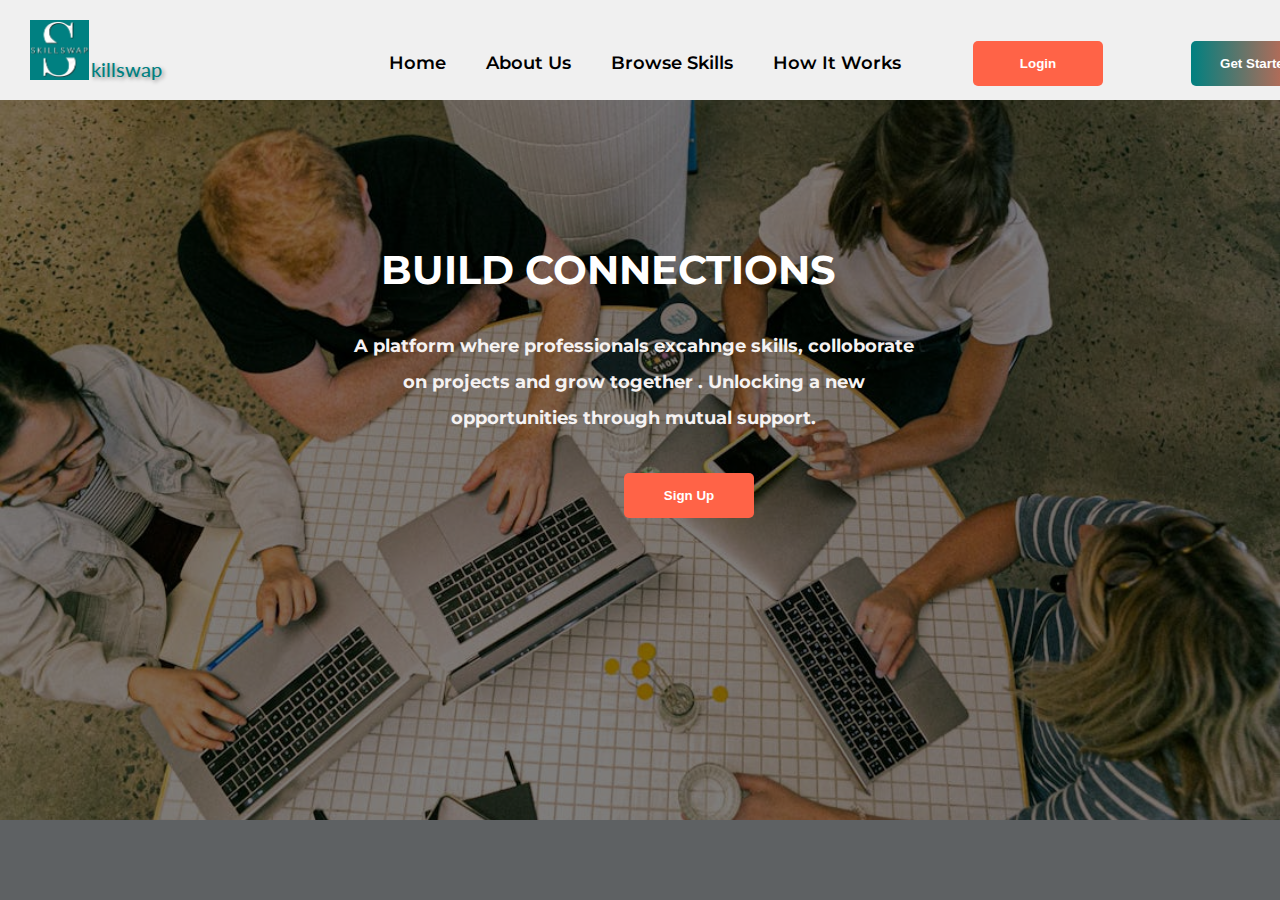
==== index.html @ dee960c6 "Feat: Add the header and hero section" ====
<!DOCTYPE html>
<html lang="en">
<head>
    <meta charset="UTF-8">
    <meta name="viewport" content="width=device-width, initial-scale=1.0">
    <link href="https://fonts.googleapis.com/css2?family=Montserrat:ital,wght@0,100..900;1,100..900&display=swap" rel="stylesheet">
<link rel="preconnect" href="https://fonts.googleapis.com">
<link rel="preconnect" href="https://fonts.gstatic.com" crossorigin>
<link href="https://fonts.googleapis.com/css2?family=Montserrat:ital,wght@0,100..900;1,100..900&family=Roboto+Condensed:ital,wght@0,100..900;1,100..900&display=swap" rel="stylesheet">
<link rel="preconnect" href="https://fonts.googleapis.com">
<link rel="preconnect" href="https://fonts.gstatic.com" crossorigin>
<link href="https://fonts.googleapis.com/css2?family=Edu+VIC+WA+NT+Beginner:wght@400..700&family=Montserrat:ital,wght@0,100..900;1,100..900&family=Roboto+Condensed:ital,wght@0,100..900;1,100..900&display=swap" rel="stylesheet">
<link rel="stylesheet" href="https://stackpath.bootstrapcdn.com/font-awesome/4.7.0/css/font-awesome.min.css">
    <link rel="preconnect" href="https://fonts.googleapis.com">
    <link rel="preconnect" href="https://fonts.googleapis.com">
<link rel="preconnect" href="https://fonts.gstatic.com" crossorigin>
<link href="https://fonts.googleapis.com/css2?family=Edu+VIC+WA+NT+Beginner:wght@400..700&family=Lato:ital,wght@0,100;0,300;0,400;0,700;0,900;1,100;1,300;1,400;1,700;1,900&family=Montserrat:ital,wght@0,100..900;1,100..900&family=Roboto+Condensed:ital,wght@0,100..900;1,100..900&display=swap" rel="stylesheet">
    <link rel="stylesheet" href="style.css">
    <title>Skillswap</title>
</head>
<body>
    <!--------------Header section ------------------ -->
    <header>
        <div class="logo">
            <img src="./images/logo.jpeg" alt="">
            <h3>killswap</h3>
        </div>
        <nav>

            <ul class="nav-links">
                <li>Home</li>
                <li>About us</li>
                <li>Browse skills</li>
                <li>How it works</li>
                <button>login</button>
                <div class="btn">
                    <button>Get started</button>
                </div>
            </ul>

        </nav>
        <div class="icons">
            <i class="fa fa-bars" id="menu-icon"></i>
            <i class="fa fa-times"  id="close-icon"></i>
        </div>
    </header>

        <!--------------Hero section ------------------ -->
        <section>
            <div class="hero">
                <div class="hero-text">
                    <h1>Build connections</h1>
                    <h4>A platform where professionals excahnge skills, colloborate on projects and grow together . Unlocking a new opportunities through mutual support.</h4>
                    <button>sign up</button>
                </div>
               
            </div>
        </section>

        <script src="./index.js"></script>
        

</body>
</html>
---- style.css ----
*{
    padding: 0;
    margin: 0;
    box-sizing: border-box;
}
body{
    width: 100%;
    min-height: 100%;
    overflow-x: hidden;
    font-family: "montserrat", 'sans-serif';
    background: #BDC3C7;
}

/* header */
header{
  display: flex; 
  flex-direction: row; 
  height:100px ;
  background:#f0f0f0;
  padding: 20px 30px;
  gap: 18rem;
  z-index: 1000;
  box-sizing: border-box;
  position: relative;
  width: 100%;
}
.logo img{
    height: 60px;
}
.logo h3{
    position: relative;
    bottom: 1.7rem;
    left: 3.8rem;
    font-size: 20px;
    color: teal;
    text-shadow: 2px 2px 4px rgba(0, 0, 0, 0.4);
    font-family: "Lato", sans-serif;
    font-weight: 500;
}
nav{
    display: flex;
    flex-direction: row;
    position: relative;
    top: 2rem;
    cursor: pointer;
}
.nav-links{
    display: flex;
    gap: 2.5rem;
    font-size: 18px;
    text-transform: capitalize;
    font-weight: 600;
}
li{
    list-style: none;
    transition: color 0.3s ease;
}
li:hover{
    color:rgb(238, 84, 28);
}
.icons{
display: none;
}
.nav-links button{
    background:#ff6347;
    position: relative;
    top: -0.7rem;
    left: 2rem;
    height: 45px;
    width: 130px;
    font-weight: 700;
    color: #fff;
    border-radius: 5px;
    border: none;
    cursor: pointer;
    text-transform: capitalize;
    transition: background-color 0.3s ease;
}
.nav-links button:hover{
    background-color: #008080;
}
.btn button{
    background:linear-gradient(to left, #ff6347 ,#008080);
    position: relative;
    top: -0.7rem;
    left: 5rem;
    height: 45px;
    width: 130px;
    font-weight: 700;
    color: #fff;
    border-radius: 5px;
    border: none;
    cursor: pointer;
    text-transform: capitalize;
    transition: background-color 0.3s ease;
}
.btn button:hover{
    background:linear-gradient(to right, #ff6347 ,#008080 );
}
/* hero section */
.hero{
    background-image: url(./images/background\ 2.jpeg);
    height: 80vh;
    width: 100%;
    background-repeat: no-repeat;
    background-size: cover;
    background-position: center center;
    text-align: center;
    margin-top: 0;
}
.hero::before{
    content: "";
    position: absolute;
    top: 0;
    left: 0;
    width: 100%;
    height: 100%;
    background: rgba(0, 0, 0, 0.5);
    z-index: 1;
}
.hero-text{
    position: relative;
    display: flex;
    flex-direction: column;
    gap: 3rem;
    top: 10rem;
    left: 6rem;
    max-width: 80%;
    text-align: center;
    z-index: 2;
} 
.hero-text h1{
    color: #fff;
    font-size: 40px;
    line-height: 20px;
    text-transform: uppercase;
}
.hero-text h4{
    color: #f5f2f2;
    max-width: 55%;
    line-height: 36px;
    position: relative;
    left: 16rem;
    font-size: 18px;
}

.hero-text button{
    background:#ff6347;
    position: relative;
    top: -0.7rem;
    left: 33rem;
    height: 45px;
    width: 130px;
    font-weight: 700;
    color: #fff;
    border-radius: 5px;
    border: none;
    cursor: pointer;
    text-transform: capitalize;
    transition: background-color 0.3s ease;
}
.hero-text button:hover{
    background-color: #008080;
}

/*****************  media query****************/
@media (min-width:340px) and (max-width: 500px){
    /* header */
header{
    display: flex; 
    flex-direction: row; 
    height:100px ;
    background:#f0f0f0;
    padding: 20px 30px;
    gap: 18rem;
    position: relative;
    width: 100%;
  }
  .logo{
    position: relative;
    right: 1rem;
    top: 0.2rem;
  }
  .logo img{
      height: 40px;
  }
  .logo h3{
      position: relative;
      bottom: 1.7rem;
      left: 2.6rem;
      font-size: 20px;
      color: teal;
      text-shadow: 2px 2px 4px rgba(0, 0, 0, 0.4);
      font-family: "Lato", sans-serif;
      font-weight: 500;
  }
  nav{
      display: flex;
      flex-direction: row;
      position: relative;
      top: 2rem;
      cursor: pointer;
  }
  .nav-links{
    display: none;
    flex-direction: column;
    gap: 20px;
    position: absolute;
    top: 60px;
    right: 4rem;
    background-color: #fff;
    padding: 20px;
    text-align: center;
    font-size: 15px;
    width: 300px;
    height: 300px;
    z-index: 1;
  }
  li{
      list-style: none;
      transition: color 0.3s ease;
  }
  li:hover{
      color:rgb(238, 84, 28);
  }
  #menu-icon{
    display: block;
    color: teal;
    position: relative;
    top: 5px;
    right: 23rem;
}
#close-icon{
    display: none;
    color: teal;
    position: relative;
    top: 5px;
    right: 23rem;
}
  .icons{
    display: block;
  color: #008080;
  font-size: 35px;
  }
  .nav-links button{
      background:#ff6347;
      position: relative;
      top: 0.1rem;
      left: 3.5rem;
      height: 45px;
      width: 130px;
      font-weight: 700;
      color: #fff;
      border-radius: 5px;
      border: none;
      cursor: pointer;
      text-transform: capitalize;
      transition: background-color 0.3s ease;
  }
  .nav-links button:hover{
      background-color: #008080;
  }
  .btn button{
      background:linear-gradient(to left, #ff6347 ,#008080);
      position: relative;
      top: -0.7rem;
      left: -0.5rem;
      height: 45px;
      width: 130px;
      font-weight: 700;
      color: #fff;
      border-radius: 5px;
      border: none;
      cursor: pointer;
      text-transform: capitalize;
      transition: background-color 0.3s ease;
  }
  .btn button:hover{
      background:linear-gradient(to right, #ff6347 ,#008080 );
  }
  /* hero section */
  .hero{
      background-image: url(./images/background\ 2.jpeg);
      height: 85vh;
      width: 100%;
      background-repeat: no-repeat;
      background-size: cover;
      background-position: center center;
      text-align: center;
      margin-top: 0;
  }
  .hero::before{
      content: "";
      position: absolute;
      top: 0;
      left: 0;
      width: 100%;
      height: 100%;
      background: rgba(0, 0, 0, 0.5);
      z-index: 1;
  }
  .hero-text{
      position: relative;
      display: flex;
      flex-direction: column;
      gap: 2rem;
      top: 10rem;
      left: 2rem;
      max-width: 80%;
      text-align: center;
      z-index: 2;
  } 
  .hero-text h1{
      color: #fff;
      font-size: 28px;
      line-height: 30px;
      text-transform: uppercase;
      position: relative;
      left: 1rem;
  }
  .hero-text h4{
      color: #f5f2f2;
      max-width: 120%;
      line-height: 20px;
      position: relative;
      left: 2rem;
      font-size: 12px;
  }
  
  .hero-text button{
      background:#ff6347;
      position: relative;
      top: -0.7rem;
      left: 6rem;
      height: 45px;
      width: 130px;
      font-weight: 700;
      color: #fff;
      border-radius: 5px;
      border: none;
      cursor: pointer;
      text-transform: capitalize;
      transition: background-color 0.3s ease;
  }
  .hero-text button:hover{
      background-color: #008080;
  }
  
}

@media (min-width:501px) and (max-width: 700px){
    /* header */
header{
    display: flex; 
    flex-direction: row; 
    height:100px ;
    background:#f0f0f0;
    padding: 20px 30px;
    gap: 18rem;
    position: relative;
    width: 100%;
  }
  .logo{
    position: relative;
    left: -0.5rem;
    top: 0.2rem;
  }
  .logo img{
      height: 40px;
  }
  .logo h3{
      position: relative;
      bottom: 1.7rem;
      left: 2.6rem;
      font-size: 20px;
      color: teal;
      text-shadow: 2px 2px 4px rgba(0, 0, 0, 0.4);
      font-family: "Lato", sans-serif;
      font-weight: 500;
  }
  nav{
      display: flex;
      flex-direction: row;
      position: relative;
      top: 2rem;
      cursor: pointer;
  }
  .nav-links{
    display: none;
    flex-direction: column;
    gap: 20px;
    position: absolute;
    top: 80px;
    right: -4rem;
    background-color: #fff;
    padding: 20px;
    text-align: center;
    font-size: 15px;
    width: 400px;
    height: 300px;
    z-index: 1;
  }
  li{
      list-style: none;
      transition: color 0.3s ease;
  }
  li:hover{
      color:rgb(238, 84, 28);
  }
  #menu-icon{
    display: block;
    color: teal;
    position: relative;
    top: 1rem;
    right: 15rem;
}
#close-icon{
    display: none;
    color: teal;
    position: relative;
    top: 1rem;
    right: 15rem;
}
  .icons{
    display: block;
  color: #008080;
  font-size: 35px;
  }
  .nav-links button{
      background:#ff6347;
      position: relative;
      top: 0.1rem;
      left: 7rem;
      height: 45px;
      width: 130px;
      font-weight: 700;
      color: #fff;
      border-radius: 5px;
      border: none;
      cursor: pointer;
      text-transform: capitalize;
      transition: background-color 0.3s ease;
  }
  .nav-links button:hover{
      background-color: #008080;
  }
  .btn button{
      background:linear-gradient(to left, #ff6347 ,#008080);
      position: relative;
      top: -0.7rem;
      left: -0.5rem;
      height: 45px;
      width: 130px;
      font-weight: 700;
      color: #fff;
      border-radius: 5px;
      border: none;
      cursor: pointer;
      text-transform: capitalize;
      transition: background-color 0.3s ease;
  }
  .btn button:hover{
      background:linear-gradient(to right, #ff6347 ,#008080 );
  }
  /* hero section */
  .hero{
      background-image: url(./images/background\ 2.jpeg);
      height: 85vh;
      width: 100%;
      background-repeat: no-repeat;
      background-size: cover;
      background-position: center center;
      text-align: center;
      margin-top: 0;
  }
  .hero::before{
      content: "";
      position: absolute;
      top: 0;
      left: 0;
      width: 100%;
      height: 100%;
      background: rgba(0, 0, 0, 0.5);
      z-index: 1;
  }
  .hero-text{
      position: relative;
      display: flex;
      flex-direction: column;
      gap: 3rem;
      top: 10rem;
      left: 2rem;
      max-width: 80%;
      text-align: center;
      z-index: 2;
  } 
  .hero-text h1{
      color: #fff;
      font-size: 40px;
      line-height: 50px;
      text-transform: uppercase;
      position: relative;
      left: 1rem;
  }
  .hero-text h4{
      color: #f5f2f2;
      max-width: 100%;
      line-height: 20px;
      position: relative;
      left: 1rem;
      font-size: 17px;
  }
  
  .hero-text button{
      background:#ff6347;
      position: relative;
      top: -0.7rem;
      left: 10rem;
      height: 45px;
      width: 130px;
      font-weight: 700;
      color: #fff;
      border-radius: 5px;
      border: none;
      cursor: pointer;
      text-transform: capitalize;
      transition: background-color 0.3s ease;
  }
  .hero-text button:hover{
      background-color: #008080;
  }

}
@media(min-width:701px) and (max-width:1000px){
    /* header */
header{
    display: flex; 
    flex-direction: row; 
    height:100px ;
    background:#f0f0f0;
    padding: 20px 30px;
    gap: 7rem;
    z-index: 1000;
    box-sizing: border-box;
    position: relative;
    width: 100%;
  }
  .logo{
    position: relative;
    right: 0.5rem;
  }
  .logo img{
      height: 60px;
  }
  .logo h3{
      position: relative;
      bottom: 1.7rem;
      left: 3.8rem;
      font-size: 20px;
      color: teal;
      text-shadow: 2px 2px 4px rgba(0, 0, 0, 0.4);
      font-family: "Lato", sans-serif;
      font-weight: 500;
  }
  nav{
      display: flex;
      flex-direction: row;
      position: relative;
      top: 2rem;
      cursor: pointer;
  }
  .nav-links{
      display: flex;
      gap: 2rem;
      font-size: 12px;
      text-transform: capitalize;
      font-weight: 600;
  }
  li{
      list-style: none;
      transition: color 0.3s ease;
  }
  li:hover{
      color:rgb(238, 84, 28);
  }
  .icons{
  display: none;
  }
  .nav-links button{
      background:#ff6347;
      position: relative;
      top: -0.7rem;
      left: -0.5rem;
      height: 45px;
      width: 130px;
      font-weight: 700;
      color: #fff;
      border-radius: 5px;
      border: none;
      cursor: pointer;
      text-transform: capitalize;
      transition: background-color 0.3s ease;
  }
  .nav-links button:hover{
      background-color: #008080;
  }
  .btn button{
      background:linear-gradient(to left, #ff6347 ,#008080);
      position: relative;
      top: -0.7rem;
      left: 0.6rem;
      height: 45px;
      width: 130px;
      font-weight: 700;
      color: #fff;
      border-radius: 5px;
      border: none;
      cursor: pointer;
      text-transform: capitalize;
      transition: background-color 0.3s ease;
  }
  .btn button:hover{
      background:linear-gradient(to right, #ff6347 ,#008080 );
  }
  /* hero section */
  .hero{
      background-image: url(./images/background\ 2.jpeg);
      height: 80vh;
      width: 100%;
      background-repeat: no-repeat;
      background-size: cover;
      background-position: center center;
      text-align: center;
      margin-top: 0;
  }
  .hero::before{
      content: "";
      position: absolute;
      top: 0;
      left: 0;
      width: 100%;
      height: 100%;
      background: rgba(0, 0, 0, 0.5);
      z-index: 1;
  }
  .hero-text{
      position: relative;
      display: flex;
      flex-direction: column;
      gap: 3rem;
      top: 15rem;
      left: 5rem;
      max-width: 80%;
      text-align: center;
      z-index: 2;
  } 
  .hero-text h1{
      color: #fff;
      font-size: 60px;
      line-height: 70px;
      text-transform: uppercase;
  }
  .hero-text h4{
      color: #f5f2f2;
      max-width: 100%;
      line-height: 36px;
      position: relative;
      left: 3rem;
      font-size: 22px;
  }
  
  .hero-text button{
      background:#ff6347;
      position: relative;
      top: -0.7rem;
      left: 18rem;
      height: 50px;
      width: 150px;
      font-size: 18px;
      font-weight: 700;
      color: #fff;
      border-radius: 5px;
      border: none;
      cursor: pointer;
      text-transform: capitalize;
      transition: background-color 0.3s ease;
  }
  .hero-text button:hover{
      background-color: #008080;
  }
  
}
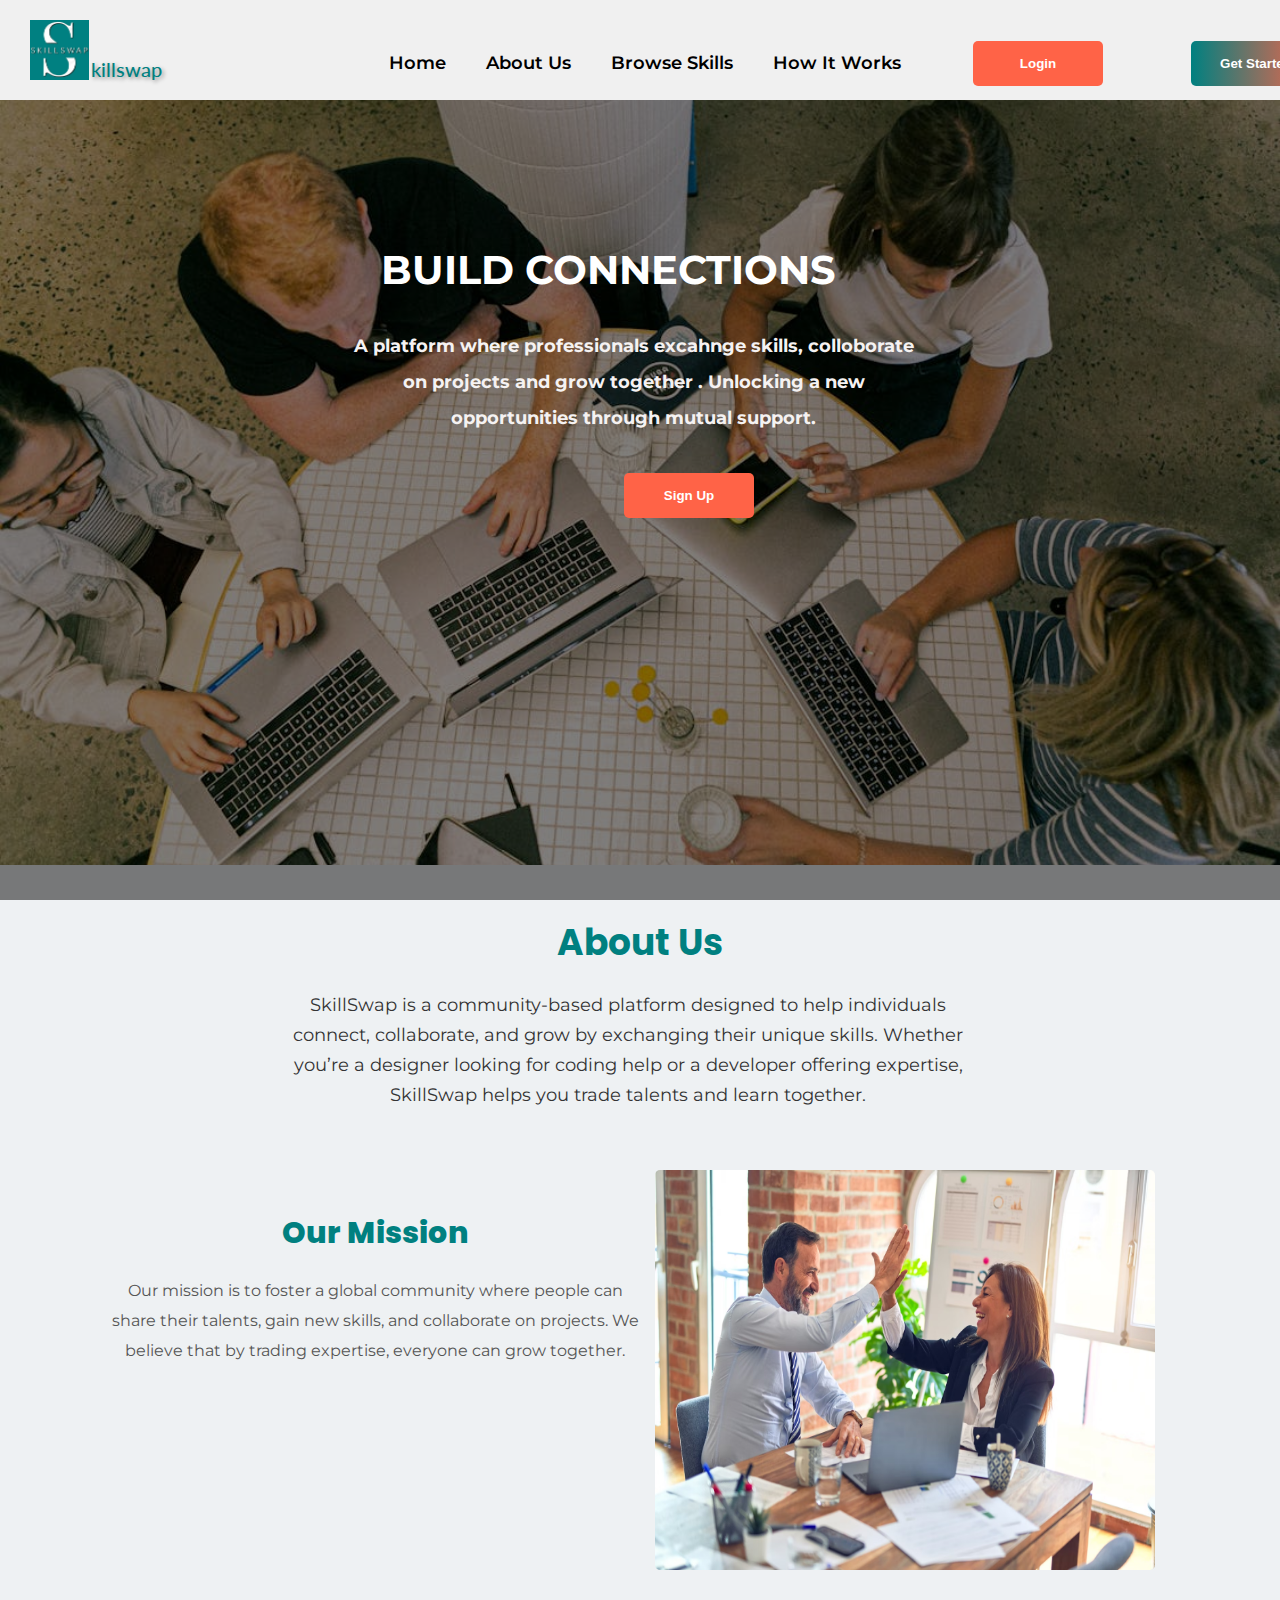
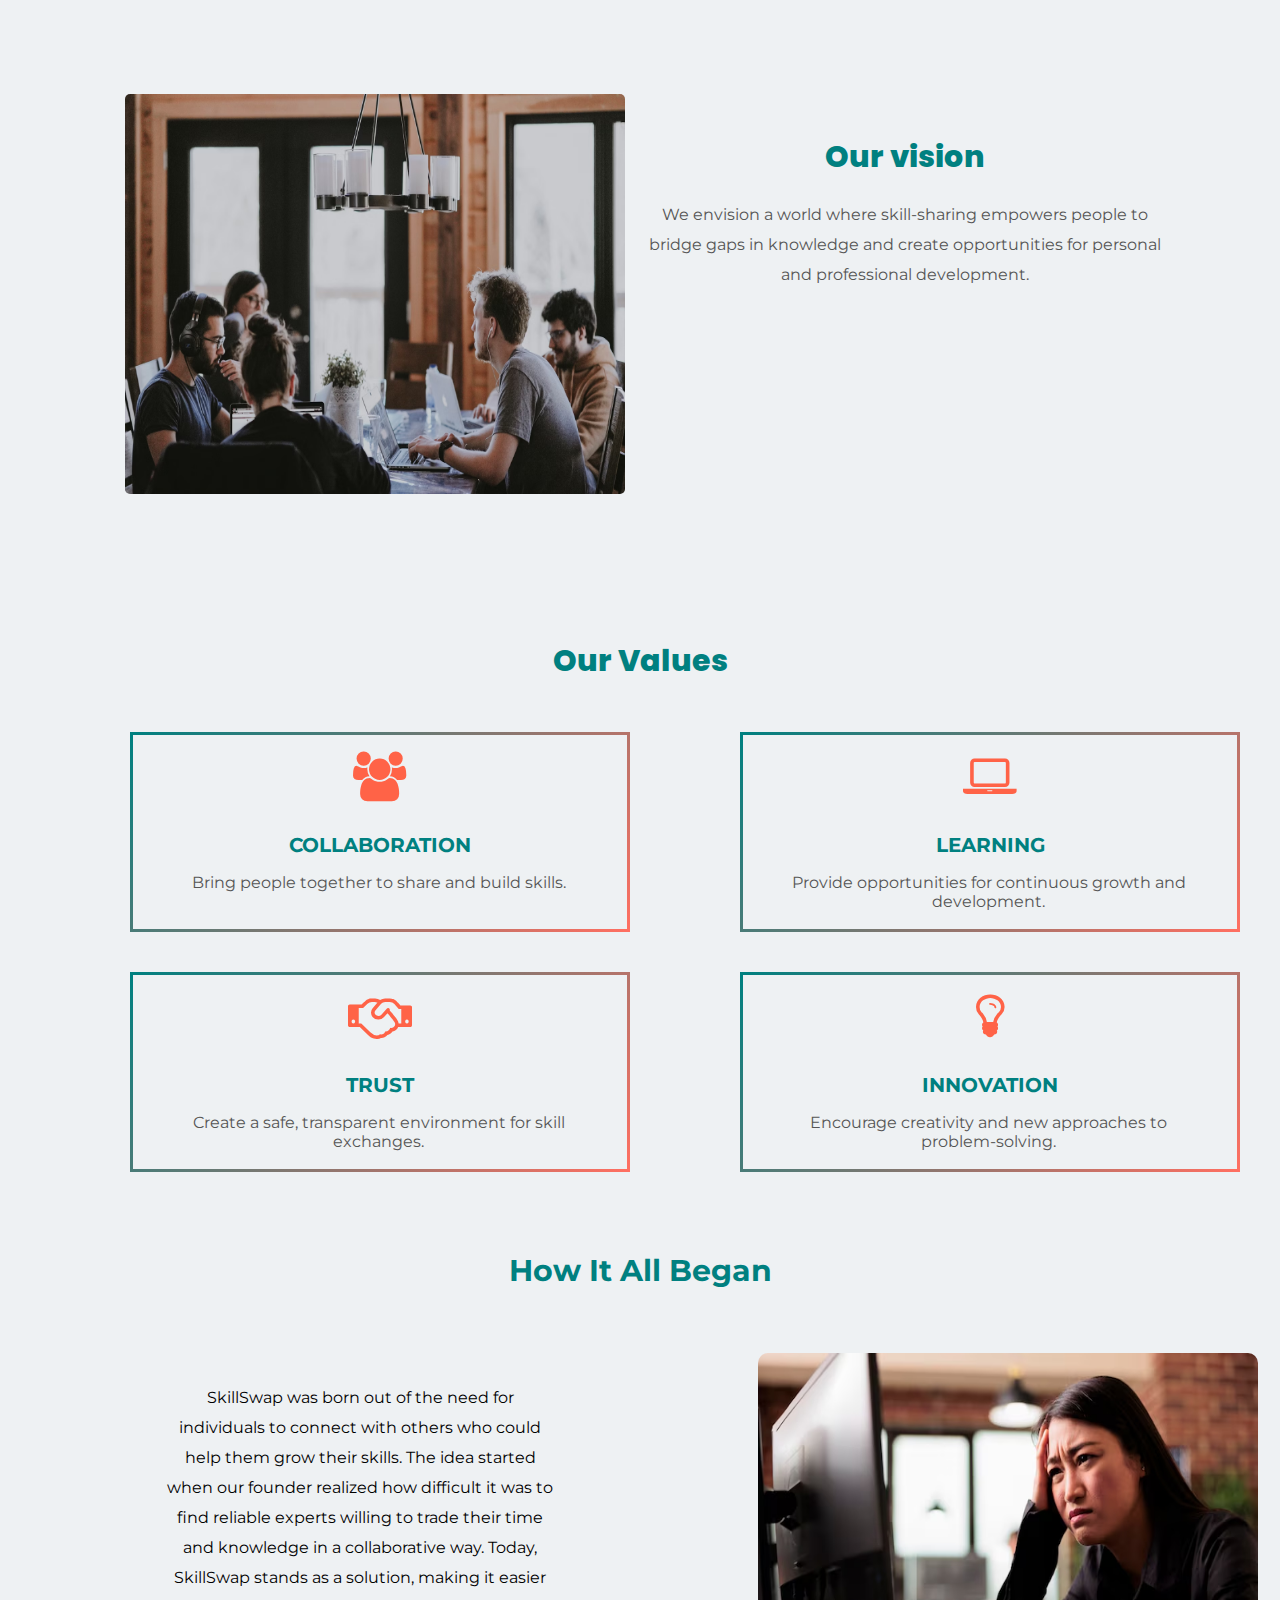
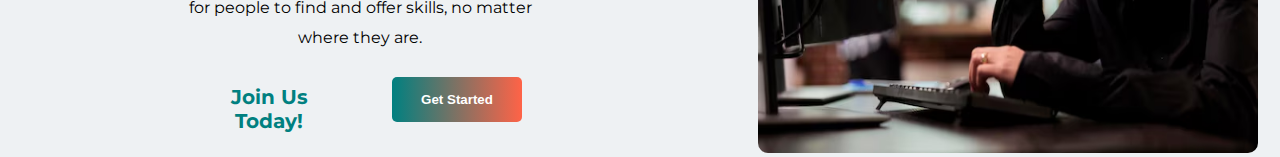
==== commit fc16540b: "Feat:Add the about page and its responsiveness" ====
--- a/index.html
+++ b/index.html
@@ -15,6 +15,9 @@
     <link rel="preconnect" href="https://fonts.googleapis.com">
 <link rel="preconnect" href="https://fonts.gstatic.com" crossorigin>
 <link href="https://fonts.googleapis.com/css2?family=Edu+VIC+WA+NT+Beginner:wght@400..700&family=Lato:ital,wght@0,100;0,300;0,400;0,700;0,900;1,100;1,300;1,400;1,700;1,900&family=Montserrat:ital,wght@0,100..900;1,100..900&family=Roboto+Condensed:ital,wght@0,100..900;1,100..900&display=swap" rel="stylesheet">
+<link rel="preconnect" href="https://fonts.googleapis.com">
+<link rel="preconnect" href="https://fonts.gstatic.com" crossorigin>
+<link href="https://fonts.googleapis.com/css2?family=Poppins:ital,wght@0,100;0,200;0,300;0,400;0,500;0,600;0,700;0,800;0,900;1,100;1,200;1,300;1,400;1,500;1,600;1,700;1,800;1,900&display=swap" rel="stylesheet">
     <link rel="stylesheet" href="style.css">
     <title>Skillswap</title>
 </head>
@@ -28,10 +31,10 @@
         <nav>
 
             <ul class="nav-links">
-                <li>Home</li>
-                <li>About us</li>
-                <li>Browse skills</li>
-                <li>How it works</li>
+                <li> <a href="index.html">Home</a></li>
+                <li><a href="#about">About us</a></li>
+                <li><a href="">Browse skills</a></li>
+                <li><a href="">How it works</a></li>
                 <button>login</button>
                 <div class="btn">
                     <button>Get started</button>
@@ -57,6 +60,101 @@
             </div>
         </section>
 
+         <!------------------- About me -------------->
+         <section class="about" id="about">
+             <div class="about-header">
+                 <h1>About Us</h1>
+                 <p>
+                    SkillSwap is a community-based platform designed to help individuals connect, collaborate, 
+                    and grow by exchanging their unique skills. Whether you’re a designer looking for coding 
+                    help or a developer offering expertise, SkillSwap helps you trade talents and learn together.
+                   </p>
+             </div>
+
+    
+             <div class="mission-vision">
+                   <div class="mision-text">
+                       <h2>Our Mission</h2>
+                       <p>
+                         Our mission is to foster a global community where people can share their talents, gain new skills, and collaborate on projects. We believe that by trading expertise, everyone can grow together.
+                       </p>
+                   </div>
+                   <div class="mission-image">
+                    <img src="./images/our missiom.avif" alt="">
+                   </div>
+             </div>  
+
+             <div class="our-vision">
+                <div class="vision-image">
+                    <img src="./images/our vision.avif" alt="">
+                </div>
+                   <div class="vision-text">
+                       <h2>Our vision</h2>
+                       <p>We envision a world where skill-sharing empowers people to bridge gaps in knowledge and create opportunities 
+                        for personal and professional development.
+                         
+                       </p>
+                   </div>
+
+             </div>  
+             
+        
+    </div>
+
+    <!-- Core Values Section -->
+    <div class="core-values">
+        <h2>Our Values</h2>
+        <div class="values-grid">
+            <div class="value-item">
+                <i class="fa fa-users"></i>
+                <h3>Collaboration</h3>
+                <p>Bring people together to share and build skills.</p>
+            </div>
+            <div class="value-item">
+                <i class="fa fa-laptop"></i>
+                <h3>Learning</h3>
+                <p>Provide opportunities for continuous growth and development.</p>
+            </div>
+            <div class="value-item">
+               <i class="fa fa-handshake-o"></i>
+                <h3>Trust</h3>
+                <p>Create a safe, transparent environment for skill exchanges.</p>
+            </div>
+            <div class="value-item">
+                <i class="fa fa-lightbulb-o"></i>
+                <h3>Innovation</h3>
+                <p>Encourage creativity and new approaches to problem-solving.</p>
+            </div>
+        </div>
+    </div>
+
+          <!-- Story Section -->
+          <div class="story-section">
+            <h2>How It All Began</h2>
+            <div class="story-contentbox">
+                <div class="story-content">
+                    <p>
+                        SkillSwap was born out of the need for individuals to connect with others who could help them grow their skills. 
+                        The idea started when our founder realized how difficult it was to find reliable experts willing to trade their 
+                        time and knowledge in a collaborative way. Today, SkillSwap stands as a solution, making it easier for people 
+                        to find and offer skills, no matter where they are.
+                    </p>
+                    <div class="cta-section">
+                        <h2>Join Us Today!</h2>
+                        <button class="cta-btn">Get Started</button>
+                    </div>
+                    
+                </div>
+                <div class="image">
+                    <img src="./images/stressed tech.avif" alt="">
+                </div>
+            </div>
+          </div>
+
+   
+</section>
+         </section>
+
         <script src="./index.js"></script>
         
 
--- a/style.css
+++ b/style.css
@@ -8,7 +8,7 @@
     min-height: 100%;
     overflow-x: hidden;
     font-family: "montserrat", 'sans-serif';
-    background: #BDC3C7;
+    background: #eef1f3;
 }
 
 /* header */
@@ -53,9 +53,18 @@
 }
 li{
     list-style: none;
+    
+}
+li:hover{
+    color:rgb(238, 84, 28);
+    
+}
+a{
+    color:black ;
+    text-decoration: none;
     transition: color 0.3s ease;
 }
-li:hover{
+a:hover{
     color:rgb(238, 84, 28);
 }
 .icons{
@@ -100,7 +109,7 @@
 /* hero section */
 .hero{
     background-image: url(./images/background\ 2.jpeg);
-    height: 80vh;
+    height: 85vh;
     width: 100%;
     background-repeat: no-repeat;
     background-size: cover;
@@ -163,6 +172,223 @@
     background-color: #008080;
 }
 
+/* About Section Styles */
+.about {
+    padding: 50px;
+    text-align: center;
+}
+
+.about-header h1 {
+    font-family: 'Poppins', sans-serif;
+    font-size: 36px;
+    color: #008080; 
+    margin-bottom: 20px;
+}
+
+.about-header p {
+    font-family: 'Montserrat', sans-serif;
+    font-size: 18px;
+    color: #333;
+    width: 60%;
+    position: relative;
+    left: 14rem;
+    line-height: 30px;
+}
+.mission-vision{
+    display: flex;
+    padding: 60px;
+}
+.mission-text{
+    min-width:50% ;
+}
+.mission-vision h2 {
+    font-size: 30px;
+    color: #008080; 
+    margin-top: 40px;
+    font-family: 'Poppins', sans-serif;
+    font-weight: 800;
+}
+
+.mission-vision p {
+    margin-top: 20px;
+    font-size: 16px;
+    color: #555;
+    margin-bottom: 20px;
+    line-height: 30px;
+}
+.mission-image{
+    min-width: 50%;
+}
+.mission-image img{
+    height: 400px;
+    width: 500px;
+    border-radius: 5px;
+}
+
+
+.our-vision{
+    display: flex;
+    padding: 60px;
+}
+.vision-text{
+    min-width:50% ;
+}
+.vision-text h2 {
+    font-size: 30px;
+    color: #008080; 
+    margin-top: 40px;
+    font-family: 'Poppins', sans-serif;
+    font-weight: 800;
+}
+
+.vision-text p {
+    margin-top: 20px;
+    font-size: 16px;
+    color: #555;
+    margin-bottom: 20px;
+    line-height: 30px;
+}
+.vision-image{
+    min-width: 50%;
+}
+.vision-image img{
+    height: 400px;
+    width: 500px;
+    border-radius: 5px;
+}
+
+.core-values {
+    margin-top: 80px;
+}
+.core-values h2 {
+    font-size: 30px;
+    color: #008080; 
+    margin-top: 40px;
+    font-family: 'Poppins', sans-serif;
+    font-weight: 800;
+}
+
+.core-values .values-grid {
+    display: grid;
+    grid-template-columns: repeat(2, 1fr);
+    gap: 40px;
+    border-radius: 10px;
+    
+}
+.value-item{
+    position: relative;
+    left: 5rem;
+    top: 3rem;
+    height: 200px;
+    width:500px ;
+    border: 3px solid transparent;
+    border-image: linear-gradient(135deg, #008080, #FF6F61) 1;
+    display: flex;
+    flex-direction:column ;
+    gap: 1rem;
+    transition: all 0.3s ease-in-out;
+}
+.value-item:hover{
+    border-image: linear-gradient(135deg, #008080, #FF6F61) 1;
+    transform: scale(1.05);
+}
+.value-item i{
+    font-size: 50px;
+    position: relative;
+    top: 1rem;
+    color: #ff6347;
+}
+.value-item h3 {
+    font-size: 20px;
+    text-transform: uppercase;
+    position: relative;
+    top: 2rem;
+    color: #008080;
+}
+
+.value-item p {
+    color: #555;
+    width: 80%;
+    position: relative;
+    left: 3rem;
+    top: 2rem;
+}
+
+.story-section {
+    position: relative;
+    top: 8rem;
+}
+.story-contentbox{
+    display: flex;
+    position: relative;
+    top: 4rem;
+}
+
+.story-content {
+    display: flex;
+    flex-direction: column;
+    margin-top: 30px;
+    margin-left: 3rem;
+}
+
+.story-section .image {
+    width: 40%;
+    border-radius: 10px;
+}
+.story-section .image img{
+    height: 400px;
+    width: 500px;
+    border-radius: 10px;
+}
+
+.story-section h2{
+    color: #008080;
+    font-size: 30px;
+}
+.story-content p{
+    width:60% ;
+    position: relative;
+    left: 4rem;
+    line-height: 30px;
+}
+.cta-section {
+    position: relative;
+    top: 1rem;
+    left: 10rem;
+    display: flex;
+    
+}
+.cta-section h2{
+    font-size: 20px;
+    position: relative;
+    right: 4rem;
+    top: 1rem;
+    width: 150px;
+}
+
+.cta-section button{
+    background:linear-gradient(to left, #ff6347 ,#008080);
+    position: relative;
+    top: 0.5rem;
+    right: 1rem;
+    height: 45px;
+    width: 130px;
+    font-weight: 700;
+    color: #fff;
+    border-radius: 5px;
+    border: none;
+    cursor: pointer;
+    text-transform: capitalize;
+    transition: background-color 0.3s ease;
+}
+.cta-section button:hover{
+    background:linear-gradient(to right, #ff6347 ,#008080 );
+}
+
+.cta-btn:hover {
+    background-color: #E55B50; 
+}
+
 /*****************  media query****************/
 @media (min-width:340px) and (max-width: 500px){
     /* header */
@@ -204,16 +430,16 @@
   .nav-links{
     display: none;
     flex-direction: column;
-    gap: 20px;
+    gap: 25px;
     position: absolute;
     top: 60px;
-    right: 4rem;
+    right: -1.5rem;
     background-color: #fff;
     padding: 20px;
     text-align: center;
     font-size: 15px;
-    width: 300px;
-    height: 300px;
+    width: 400px;
+    height: 400px;
     z-index: 1;
   }
   li{
@@ -228,14 +454,14 @@
     color: teal;
     position: relative;
     top: 5px;
-    right: 23rem;
+    right: 19rem;
 }
 #close-icon{
     display: none;
     color: teal;
     position: relative;
     top: 5px;
-    right: 23rem;
+    right: 19rem;
 }
   .icons{
     display: block;
@@ -246,7 +472,7 @@
       background:#ff6347;
       position: relative;
       top: 0.1rem;
-      left: 3.5rem;
+      left: 7rem;
       height: 45px;
       width: 130px;
       font-weight: 700;
@@ -331,7 +557,7 @@
       background:#ff6347;
       position: relative;
       top: -0.7rem;
-      left: 6rem;
+      left: 8rem;
       height: 45px;
       width: 130px;
       font-weight: 700;
@@ -346,6 +572,244 @@
       background-color: #008080;
   }
   
+  /* About Section Styles */
+.about {
+    position: relative;
+    top: 2rem;
+}
+
+.about-header h1 {
+    font-family: 'Poppins', sans-serif;
+    font-size: 30px;
+    color: #008080; 
+    margin-bottom: 20px;
+}
+
+.about-header p {
+    font-family: 'Montserrat', sans-serif;
+    font-size: 17px;
+    color: #333;
+    width: 100%;
+    position: relative;
+    left: 1rem;
+    line-height: 30px;
+}
+.mission-vision{
+    display: flex;
+    flex-direction: column;
+    padding: 60px;
+}
+.mission-text{
+    min-width:100% ;
+}
+.mission-vision h2 {
+    font-size: 25px;
+    color: #008080; 
+    margin-top: 40px;
+    font-family: 'Poppins', sans-serif;
+    font-weight: 800;
+}
+
+.mission-vision p {
+    margin-top: 20px;
+    font-size: 16px;
+    color: #555;
+    margin-bottom: 20px;
+    line-height: 30px;
+    width: 350px;
+    position: relative;
+    right: 4rem;
+}
+.mission-image{
+    min-width: 100%;
+    position: relative;
+    right: 6rem;
+}
+.mission-image img{
+    height: 300px;
+    width: 400px;
+    border-radius: 5px;
+}
+
+
+.our-vision{
+    display: flex;
+    flex-direction: column;
+    padding: 60px;
+}
+.vision-text{
+    min-width:100% ;
+}
+.vision-text h2 {
+    font-size: 25px;
+    color: #008080; 
+    margin-top: 40px;
+    font-family: 'Poppins', sans-serif;
+    font-weight: 800;
+}
+
+.vision-text p {
+    margin-top: 20px;
+    font-size: 16px;
+    color: #555;
+    margin-bottom: 20px;
+    line-height: 30px;
+    width: 350px;
+    position: relative;
+    right: 4rem;
+}
+.vision-image{
+    min-width: 100%;
+    position: relative;
+    right:6rem ;
+}
+.vision-image img{
+    height: 300px;
+    width: 400px;
+    border-radius: 5px;
+}
+
+.core-values {
+    margin-top: 40px;
+}
+.core-values h2 {
+    font-size: 25px;
+    color: #008080; 
+    margin-top: 40px;
+    font-family: 'Poppins', sans-serif;
+    font-weight: 800;
+}
+
+.core-values .values-grid {
+    display: grid;
+    grid-template-columns: repeat(1, 1fr);
+    gap: 40px;
+    border-radius: 10px;
+    
+}
+.value-item{
+    position: relative;
+    left:1rem;
+    top: 3rem;
+    height: 200px;
+    width:300px ;
+    border: 3px solid transparent;
+    border-image: linear-gradient(135deg, #008080, #FF6F61) 1;
+    display: flex;
+    flex-direction:column ;
+    gap: 1rem;
+    transition: all 0.3s ease-in-out;
+}
+.value-item:hover{
+    border-image: linear-gradient(135deg, #008080, #FF6F61) 1;
+    transform: scale(1.05);
+}
+.value-item i{
+    font-size: 30px;
+    position: relative;
+    top: 0.6rem;
+    color: #ff6347;
+}
+.value-item h3 {
+    font-size: 20px;
+    text-transform: uppercase;
+    position: relative;
+    top: 1.5rem;
+    color: #008080;
+}
+
+.value-item p {
+    color: #555;
+    width: 80%;
+    position: relative;
+    left: 2rem;
+    top: 1.5rem;
+}
+
+.story-section {
+    position: relative;
+    top: 8rem;
+}
+.story-contentbox{
+    display: flex;
+    position: relative;
+    flex-direction: column;
+    top: 2rem;
+}
+.story-content {
+    display: flex;
+    justify-content: space-between;
+    flex-direction: column;
+    align-items: center;
+    margin-top: 30px;
+    margin-left: 3rem;
+}
+
+.story-section .image {
+    width: 100%;
+    border-radius: 10px;
+    position: relative;
+    top: 3rem;
+    right: 2.5rem;
+}
+.story-section .image img{
+    height: 400px;
+    width: 400px;
+    border-radius: 10px;
+}
+.story-section h2{
+    color: #008080;
+    font-size: 30px;
+}
+.story-content{
+    display: flex;
+    flex-direction: column;
+    position: relative;
+    right: 6rem;
+}
+.story-content p{
+    width:350px ;
+    position: relative;
+    right: 4rem;
+    line-height: 30px;
+}
+.cta-section {
+    position: relative;
+    top: 1rem;
+    right: 28rem;
+    display: flex;
+    
+}
+.cta-section h2{
+    font-size: 20px;
+    position: relative;
+    right: 7rem;
+    top: 1rem;
+    width: 150px;
+}
+
+.cta-section button{
+    background:linear-gradient(to left, #ff6347 ,#008080);
+    position: relative;
+    top: 0.5rem;
+    right: 4rem;
+    height: 45px;
+    width: 130px;
+    font-weight: 700;
+    color: #fff;
+    border-radius: 5px;
+    border: none;
+    cursor: pointer;
+    text-transform: capitalize;
+    transition: background-color 0.3s ease;
+}
+.cta-section button:hover{
+    background:linear-gradient(to right, #ff6347 ,#008080 );
+}
+
+.cta-btn:hover {
+    background-color: #E55B50; /* Darker Coral on hover */
+}
 }
 
 @media (min-width:501px) and (max-width: 700px){
@@ -530,6 +994,245 @@
       background-color: #008080;
   }
 
+   /* About Section Styles */
+.about {
+    position: relative;
+    top: 2rem;
+}
+
+.about-header h1 {
+    font-family: 'Poppins', sans-serif;
+    font-size: 30px;
+    color: #008080; 
+    margin-bottom: 20px;
+}
+
+.about-header p {
+    font-family: 'Montserrat', sans-serif;
+    font-size: 18px;
+    color: #333;
+    width: 100%;
+    position: relative;
+    left: -1rem;
+    line-height: 30px;
+}
+.mission-vision{
+    display: flex;
+    flex-direction: column;
+    padding: 60px;
+}
+.mission-text{
+    min-width:100% ;
+}
+.mission-vision h2 {
+    font-size: 25px;
+    color: #008080; 
+    margin-top: 40px;
+    font-family: 'Poppins', sans-serif;
+    font-weight: 800;
+}
+
+.mission-vision p {
+    margin-top: 20px;
+    font-size: 17px;
+    color: #555;
+    margin-bottom: 20px;
+    line-height: 30px;
+    width: 400px;
+    position: relative;
+    right: 4rem;
+}
+.mission-image{
+    min-width: 100%;
+    position: relative;
+    right: 6rem;
+}
+.mission-image img{
+    height: 350px;
+    width: 500px;
+    border-radius: 5px;
+}
+
+
+.our-vision{
+    display: flex;
+    flex-direction: column;
+    padding: 60px;
+}
+.vision-text{
+    min-width:100% ;
+}
+.vision-text h2 {
+    font-size: 25px;
+    color: #008080; 
+    margin-top: 40px;
+    font-family: 'Poppins', sans-serif;
+    font-weight: 800;
+}
+
+.vision-text p {
+    margin-top: 20px;
+    font-size: 17px;
+    color: #555;
+    margin-bottom: 20px;
+    line-height: 30px;
+    width: 400px;
+    position: relative;
+    right: 4rem;
+}
+.vision-image{
+    min-width: 100%;
+    position: relative;
+    right:6rem ;
+}
+.vision-image img{
+    height: 350px;
+    width: 500px;
+    border-radius: 5px;
+}
+
+.core-values {
+    margin-top: 40px;
+}
+.core-values h2 {
+    font-size: 25px;
+    color: #008080; 
+    margin-top: 40px;
+    font-family: 'Poppins', sans-serif;
+    font-weight: 800;
+}
+
+.core-values .values-grid {
+    display: grid;
+    grid-template-columns: repeat(1, 1fr);
+    gap: 40px;
+    border-radius: 10px;
+    
+}
+.value-item{
+    position: relative;
+    left:1rem;
+    top: 3rem;
+    height: 250px;
+    width:400px ;
+    border: 3px solid transparent;
+    border-image: linear-gradient(135deg, #008080, #FF6F61) 1;
+    display: flex;
+    flex-direction:column ;
+    gap: 1rem;
+    transition: all 0.3s ease-in-out;
+}
+.value-item:hover{
+    border-image: linear-gradient(135deg, #008080, #FF6F61) 1;
+    transform: scale(1.05);
+}
+.value-item i{
+    font-size: 35px;
+    position: relative;
+    top: 1rem;
+    color: #ff6347;
+}
+.value-item h3 {
+    font-size: 20px;
+    text-transform: uppercase;
+    position: relative;
+    top: 1.5rem;
+    color: #008080;
+}
+
+.value-item p {
+    color: #555;
+    width: 80%;
+    position: relative;
+    left: 2rem;
+    top: 2rem;
+}
+
+.story-section {
+    position: relative;
+    top: 8rem;
+}
+.story-contentbox{
+    display: flex;
+    position: relative;
+    flex-direction: column;
+    top: 1rem;
+}
+.story-content {
+    display: flex;
+    justify-content: space-between;
+    flex-direction: column;
+    align-items: center;
+    margin-top: 30px;
+    margin-left: 3rem;
+}
+
+.story-section .image {
+    width: 100%;
+    border-radius: 10px;
+    position: relative;
+    top: 3rem;
+    right: 2.5rem;
+}
+.story-section .image img{
+    height: 400px;
+    width: 500px;
+    border-radius: 10px;
+}
+.story-section h2{
+    color: #008080;
+    font-size: 30px;
+}
+.story-content{
+    display: flex;
+    flex-direction: column;
+    position: relative;
+    right: 6rem;
+}
+.story-content p{
+    width:400px ;
+    position: relative;
+    right: 4rem;
+    line-height: 30px;
+}
+.cta-section {
+    position: relative;
+    top: 1rem;
+    right: 28rem;
+    display: flex;
+    
+}
+.cta-section h2{
+    font-size: 20px;
+    position: relative;
+    right: 7rem;
+    top: 1rem;
+    width: 150px;
+}
+
+.cta-section button{
+    background:linear-gradient(to left, #ff6347 ,#008080);
+    position: relative;
+    top: 0.5rem;
+    right: 4rem;
+    height: 45px;
+    width: 130px;
+    font-weight: 700;
+    color: #fff;
+    border-radius: 5px;
+    border: none;
+    cursor: pointer;
+    text-transform: capitalize;
+    transition: background-color 0.3s ease;
+}
+.cta-section button:hover{
+    background:linear-gradient(to right, #ff6347 ,#008080 );
+}
+
+.cta-btn:hover {
+    background-color: #E55B50; /* Darker Coral on hover */
+}
+
 }
 @media(min-width:701px) and (max-width:1000px){
     /* header */
@@ -625,7 +1328,7 @@
   /* hero section */
   .hero{
       background-image: url(./images/background\ 2.jpeg);
-      height: 80vh;
+      height: 90vh;
       width: 100%;
       background-repeat: no-repeat;
       background-size: cover;
@@ -688,6 +1391,231 @@
   .hero-text button:hover{
       background-color: #008080;
   }
+
+  .about {
+    padding: 50px;
+    text-align: center;
+}
+
+.about-header h1 {
+    font-family: 'Poppins', sans-serif;
+    font-size: 36px;
+    color: #008080; 
+    margin-bottom: 20px;
+}
+
+.about-header p {
+    font-family: 'Montserrat', sans-serif;
+    font-size: 20px;
+    color: #333;
+    width: 100%;
+    position: relative;
+    left: 1rem;
+    line-height: 30px;
+}
+.mission-vision{
+    display: flex;
+    padding: 60px;
+    position: relative;
+    right: 4rem;
+}
+.mission-text{
+    min-width:50% ;
+}
+.mission-vision h2 {
+    font-size: 30px;
+    color: #008080; 
+    margin-top: 40px;
+    font-family: 'Poppins', sans-serif;
+    font-weight: 800;
+}
+
+.mission-vision p {
+    margin-top: 20px;
+    font-size: 16px;
+    color: #555;
+    margin-bottom: 20px;
+    line-height: 30px;
+}
+.mission-image{
+    min-width: 50%;
+}
+.mission-image img{
+    height: 400px;
+    width: 500px;
+    border-radius: 5px;
+}
+
+
+.our-vision{
+    display: flex;
+    padding: 60px;
+}
+.vision-text{
+    min-width:50% ;
+    position: relative;
+    left: 7rem;
+}
+.vision-text h2 {
+    font-size: 30px;
+    color: #008080; 
+    margin-top: 40px;
+    font-family: 'Poppins', sans-serif;
+    font-weight: 800;
+}
+
+.vision-text p {
+    margin-top: 20px;
+    font-size: 16px;
+    color: #555;
+    margin-bottom: 20px;
+    line-height: 30px;
+}
+.vision-image{
+    min-width: 50%;
+    position: relative;
+    right: 6rem;
+}
+.vision-image img{
+    height: 400px;
+    width: 500px;
+    border-radius: 5px;  
+}
+
+.core-values {
+    margin-top: 80px;
+}
+.core-values h2 {
+    font-size: 30px;
+    color: #008080; 
+    margin-top: 40px;
+    font-family: 'Poppins', sans-serif;
+    font-weight: 800;
+}
+
+.core-values .values-grid {
+    display: grid;
+    grid-template-columns: repeat(2, 1fr);
+    gap: 40px;
+    border-radius: 10px;
+    
+}
+.value-item{
+    position: relative;
+    left: -0.7rem;
+    top: 3rem;
+    height: 200px;
+    width:350px ;
+    border: 3px solid transparent;
+    border-image: linear-gradient(135deg, #008080, #FF6F61) 1;
+    display: flex;
+    flex-direction:column ;
+    gap: 1rem;
+    transition: all 0.3s ease-in-out;
+}
+.value-item:hover{
+    border-image: linear-gradient(135deg, #008080, #FF6F61) 1;
+    transform: scale(1.05);
+}
+.value-item i{
+    font-size: 50px;
+    position: relative;
+    top: 1rem;
+    color: #ff6347;
+}
+.value-item h3 {
+    font-size: 20px;
+    text-transform: uppercase;
+    position: relative;
+    top: 1.5rem;
+    color: #008080;
+}
+
+.value-item p {
+    color: #555;
+    width: 80%;
+    position: relative;
+    left: 3rem;
+    top: 1.5rem;
+}
+
+.story-section {
+    position: relative;
+    top: 8rem;
+}
+.story-contentbox{
+    display: flex;
+    position: relative;
+    top: 4rem;
+    left: 2rem;
+}
+
+.story-content {
+    display: flex;
+    flex-direction: column;
+    margin-top: 30px;
+    margin-left: -1rem;
+}
+
+.story-section .image {
+    width: 40%;
+    border-radius: 10px;
+}
+.story-section .image img{
+    height: 400px;
+    width: 400px;
+    border-radius: 10px;
+    position: relative;
+    right: 6rem;
+}
+
+.story-section h2{
+    color: #008080;
+    font-size: 30px;
+}
+.story-content p{
+    width:80% ;
+    position: relative;
+    left: -3rem;
+    line-height: 30px;
+}
+.cta-section {
+    position: relative;
+    top: 1rem;
+    left: 10rem;
+    display: flex;
+    
+}
+.cta-section h2{
+    font-size: 20px;
+    position: relative;
+    right: 12rem;
+    top: 1rem;
+    width: 150px;
+}
+
+.cta-section button{
+    background:linear-gradient(to left, #ff6347 ,#008080);
+    position: relative;
+    top: 0.5rem;
+    right: 10rem;
+    height: 45px;
+    width: 130px;
+    font-weight: 700;
+    color: #fff;
+    border-radius: 5px;
+    border: none;
+    cursor: pointer;
+    text-transform: capitalize;
+    transition: background-color 0.3s ease;
+}
+.cta-section button:hover{
+    background:linear-gradient(to right, #ff6347 ,#008080 );
+}
+
+.cta-btn:hover {
+    background-color: #E55B50; 
+}
   
 }
 
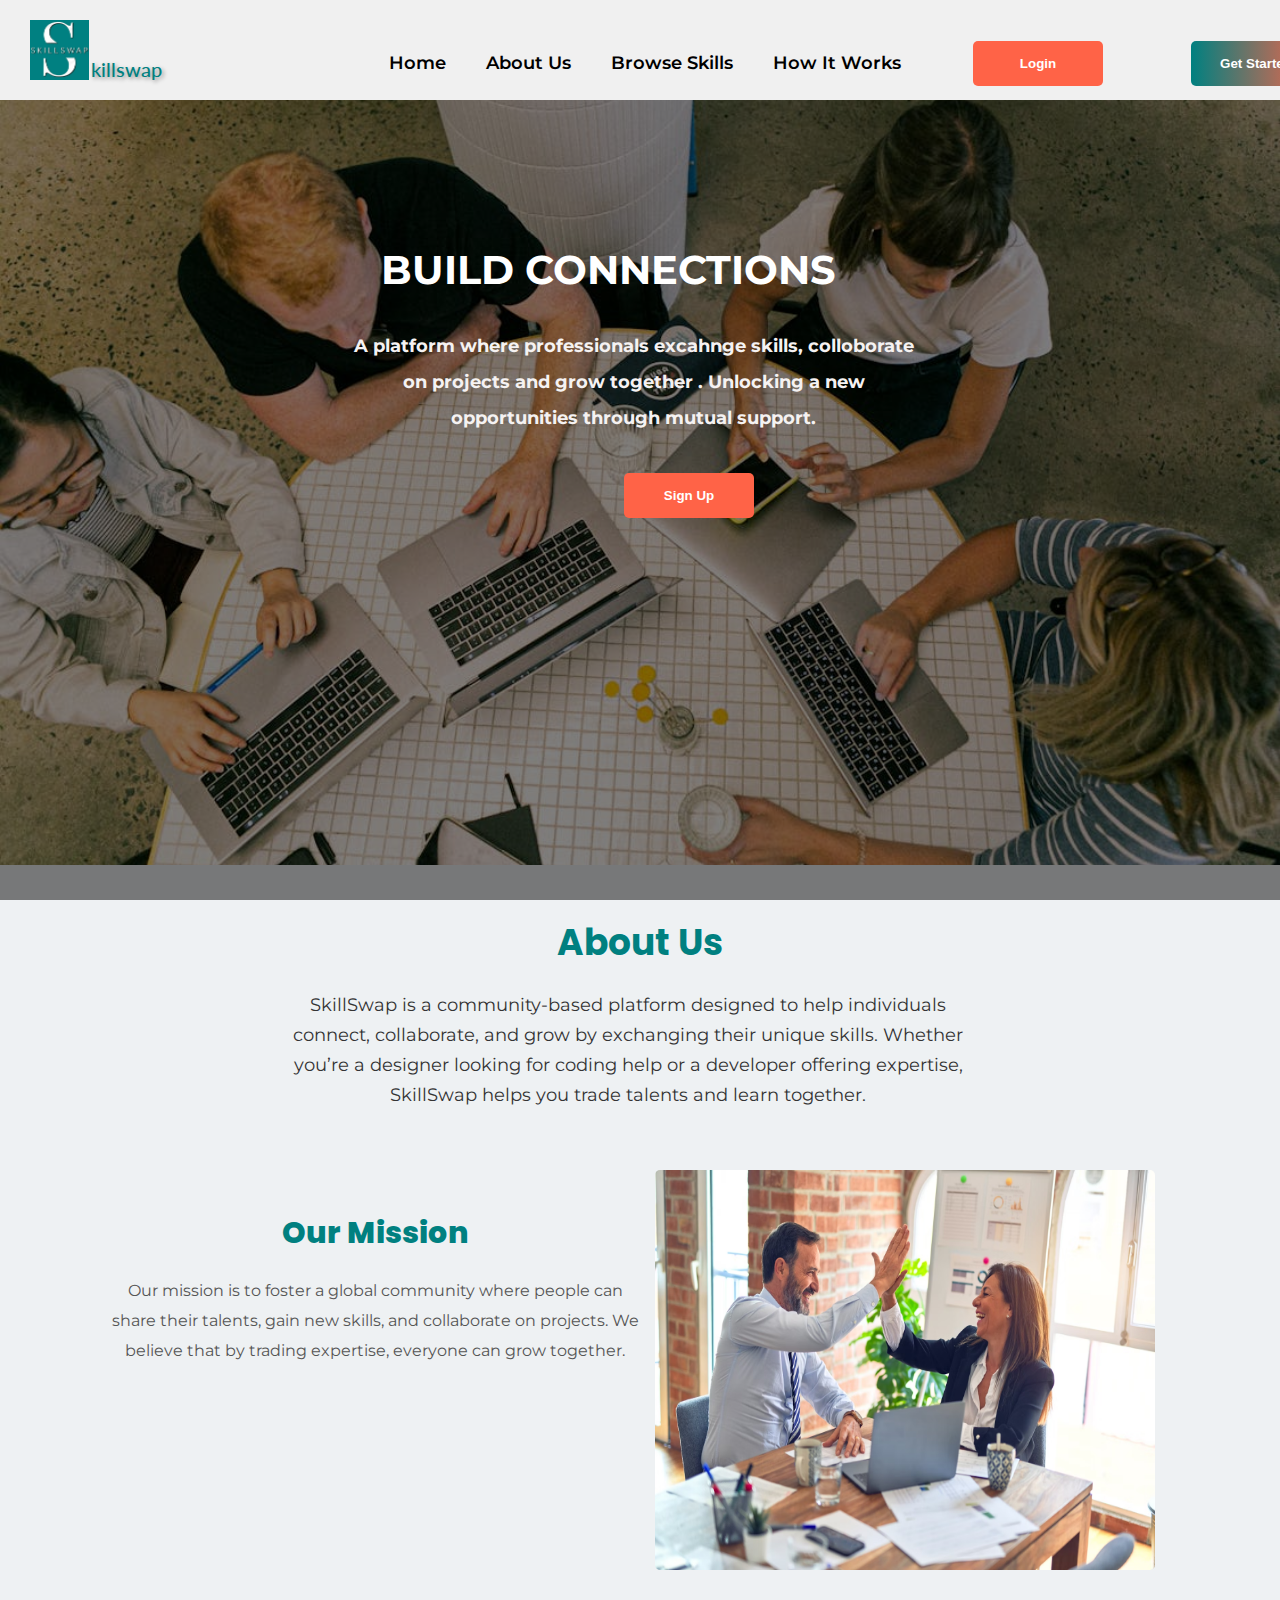
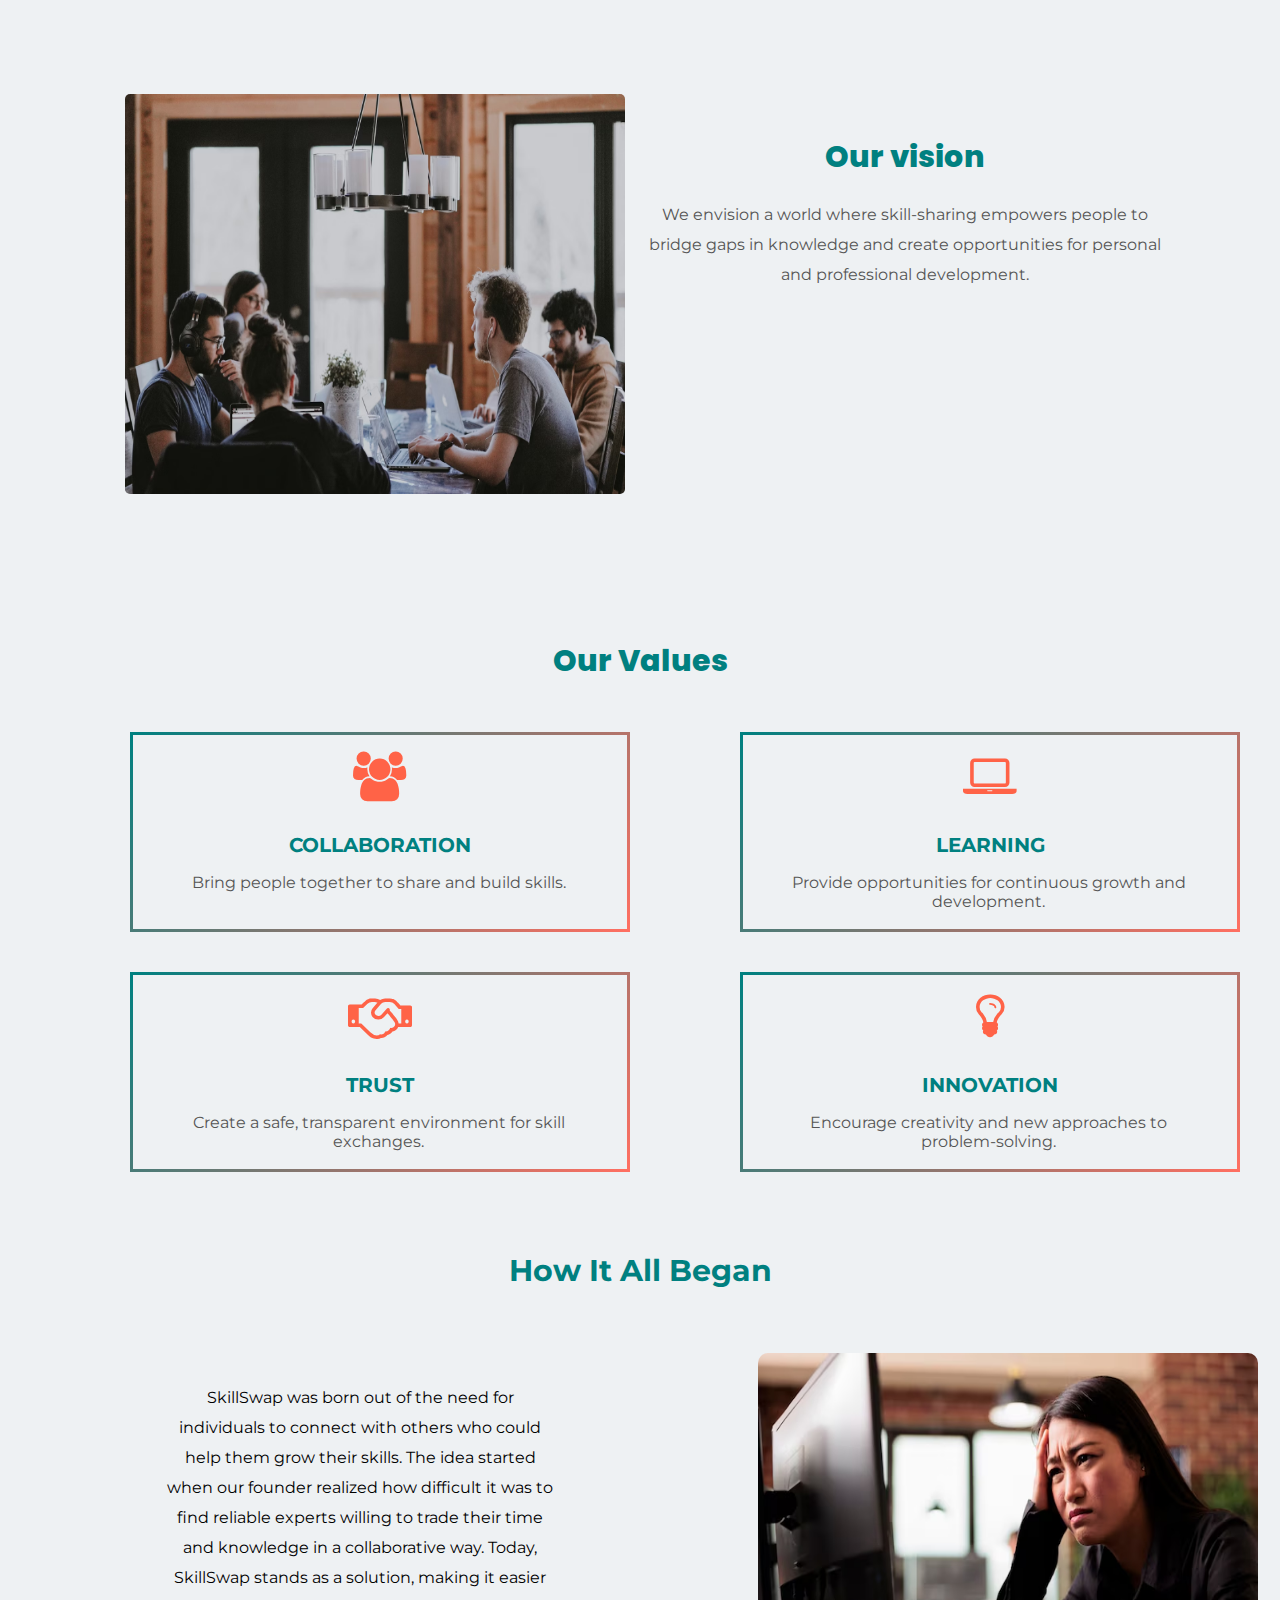
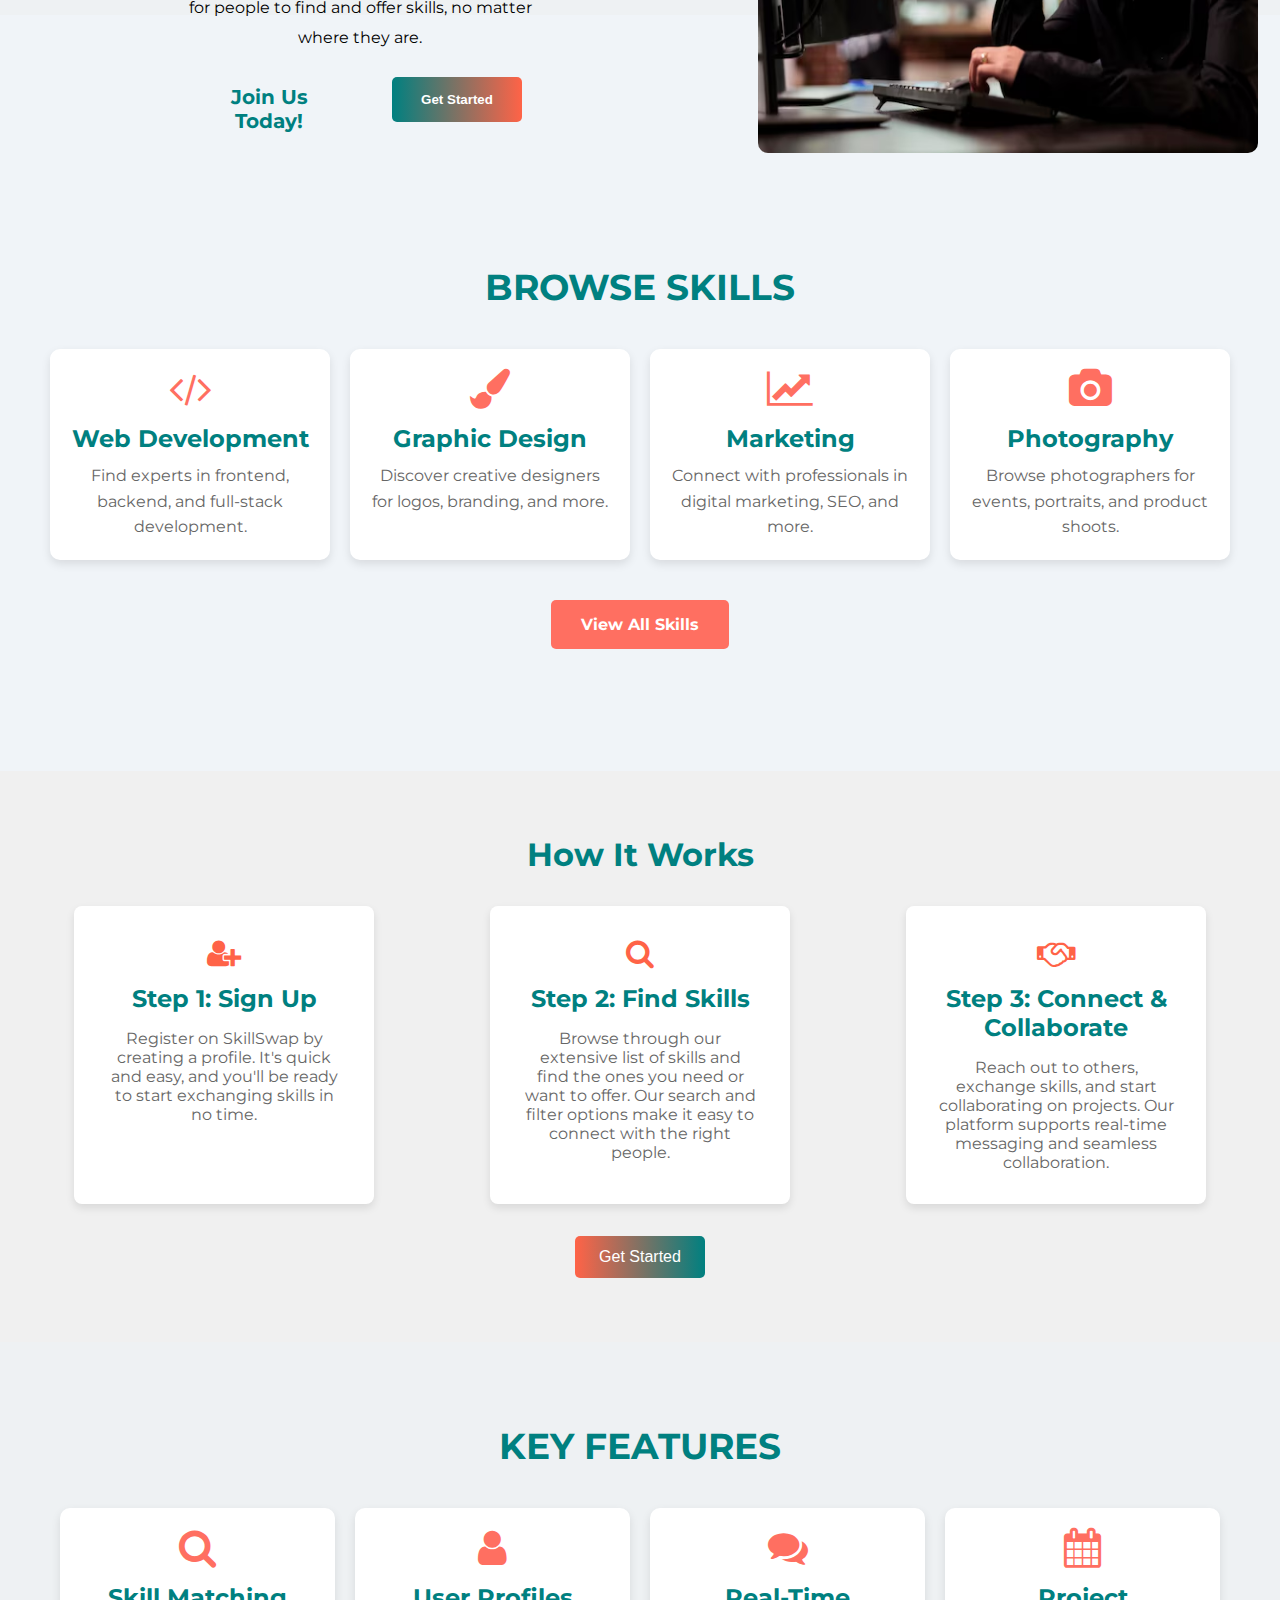
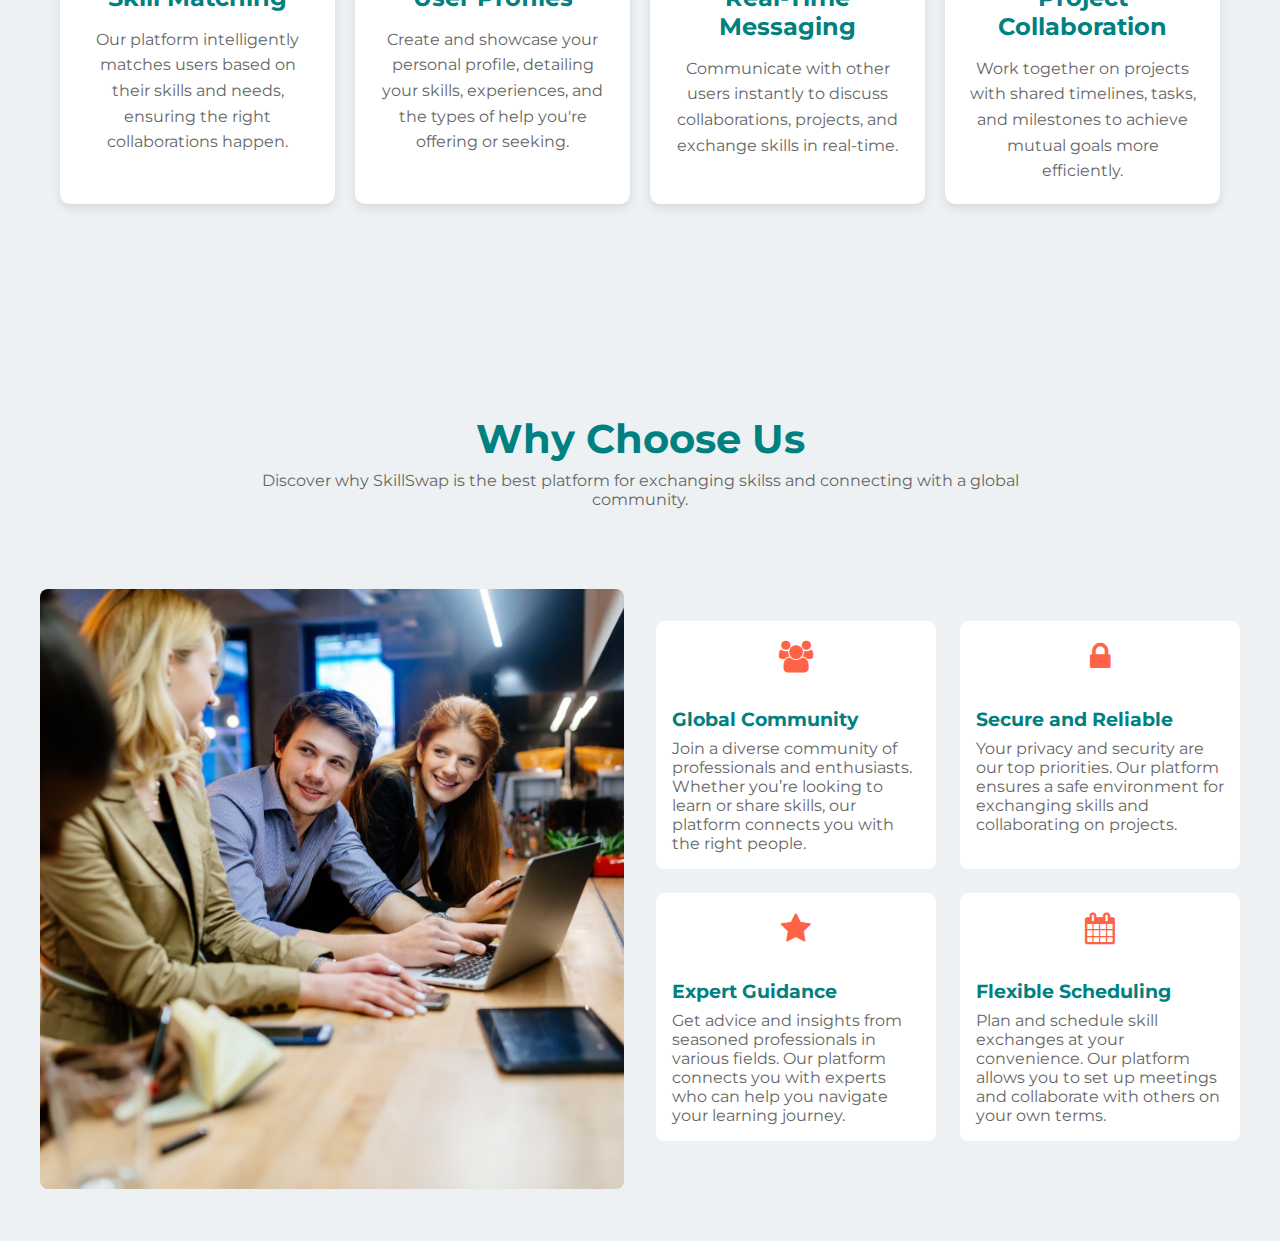
==== commit bf0749ee: "Feat:Add the how it works,features and why choose us page" ====
--- a/index.html
+++ b/index.html
@@ -33,8 +33,8 @@
             <ul class="nav-links">
                 <li> <a href="index.html">Home</a></li>
                 <li><a href="#about">About us</a></li>
-                <li><a href="">Browse skills</a></li>
-                <li><a href="">How it works</a></li>
+                <li><a href="#browse-skills">Browse skills</a></li>
+                <li><a href="#how-it">How it works</a></li>
                 <button>login</button>
                 <div class="btn">
                     <button>Get started</button>
@@ -155,6 +155,151 @@
 </section>
          </section>
 
+         <!-- ------------browse skills  section ------------------ -->
+
+         <section class="browse-skills" id="browse-skills">
+            <div class="container">
+                <h2 class="section-title">Browse Skills</h2>
+                <div class="skills-grid">
+                    <div class="skill-item">
+                        <i class="fa fa-code "></i>
+                        <h3>Web Development</h3>
+                        <p>Find experts in frontend, backend, and full-stack development.</p>
+                    </div>
+                    <div class="skill-item">
+                        <i class="fa fa-paint-brush "></i>
+                        <h3>Graphic Design</h3>
+                        <p>Discover creative designers for logos, branding, and more.</p>
+                    </div>
+                    <div class="skill-item">
+                        <i class="fa fa-line-chart "></i>
+                        <h3>Marketing</h3>
+                        <p>Connect with professionals in digital marketing, SEO, and more.</p>
+                    </div>
+                    <div class="skill-item">
+                        <i class="fa fa-camera "></i>
+                        <h3>Photography</h3>
+                        <p>Browse photographers for events, portraits, and product shoots.</p>
+                    </div>
+                </div>
+        
+                <!-- Button to broad skills page -->
+                <div class="browse-more">
+                    <a href="broad-skills.html" class="btn-browse-skills">View All Skills</a>
+                </div>
+            </div>
+        </section>
+
+        <!--------------How It Works Section ------------------ -->
+<section class="how-it-works" id="how-it">
+    <h2>How It Works</h2>
+    <div class="how-it-works-grid">
+        <div class="how-it-works-item">
+            <i class="fa fa-user-plus"></i>
+            <h3>Step 1: Sign Up</h3>
+            <p>Register on SkillSwap by creating a profile. It's quick and easy, and you'll be ready to start exchanging skills in no time.</p>
+        </div>
+        <div class="how-it-works-item">
+           <i class="fa fa-search"></i>
+            <h3>Step 2: Find Skills</h3>
+            <p>Browse through our extensive list of skills and find the ones you need or want to offer. Our search and filter options make it easy to connect with the right people.</p>
+        </div>
+        <div class="how-it-works-item">
+           <i class="fa fa-handshake-o"></i>
+            <h3>Step 3: Connect & Collaborate</h3>
+            <p>Reach out to others, exchange skills, and start collaborating on projects. Our platform supports real-time messaging and seamless collaboration.</p>
+        </div>
+    </div>
+    <button class="how-it-works-button">Get Started</button>
+</section
+
+<!--------------How It Works Section ------------------ -->
+         <section class="key-features">
+            <h2 class="section-title">Key Features</h2>
+            <div class="features-grid">
+                <div class="feature-item">
+                    <i class="fa fa-search "></i> 
+                    <h3>Skill Matching</h3>
+                    <p>Our platform intelligently matches users based on their skills and needs, ensuring the right collaborations happen.</p>
+                </div>
+        
+                <div class="feature-item">
+                    <i class="fa fa-user "></i> 
+                    <h3>User Profiles</h3>
+                    <p>Create and showcase your personal profile, detailing your skills, experiences, and the types of help you're offering or seeking.</p>
+                </div>
+        
+                <div class="feature-item">
+                    <i class="fa fa-comments "></i> 
+                    <h3>Real-Time Messaging</h3>
+                    <p>Communicate with other users instantly to discuss collaborations, projects, and exchange skills in real-time.</p>
+                </div>
+        
+                <div class="feature-item">
+                    <i class="fa fa-calendar "></i> 
+                    <h3>Project Collaboration</h3>
+                    <p>Work together on projects with shared timelines, tasks, and milestones to achieve mutual goals more efficiently.</p>
+                </div>
+            </div>
+        </section>
+
+
+ <!--------------why choose usSection ------------------ -->
+ <section class="why-choose" id="why-choose">
+    <div class="intro-text">
+        <h1>Why Choose Us</h1>
+        <p>Discover why SkillSwap is the best platform for exchanging skilss and connecting with a global community.</p>
+    </div>
+    <div class="key-point">
+        <div class="key-point-image">
+            <img src="./images/why-choose.jpg" alt="">
+        </div>
+        <div class="key-reasons">
+            <div class="reason">
+                <div class="icon">
+                    <i class="fa fa-users"></i> <!-- Replace with the appropriate icon -->
+                </div>
+                <div class="reason-text">
+                    <h2>Global Community</h2>
+                    <p>Join a diverse community of professionals and enthusiasts. Whether you’re looking to learn or share skills, our platform connects you with the right people.</p>
+                </div>
+            </div>
+            <div class="reason">
+                <div class="icon">
+                    <i class="fa fa-lock"></i> <!-- Replace with the appropriate icon -->
+                </div>
+                <div class="reason-text">
+                    <h2>Secure and Reliable</h2>
+                    <p>Your privacy and security are our top priorities. Our platform ensures a safe environment for exchanging skills and collaborating on projects.</p>
+                </div>
+            </div>
+            <div class="reason">
+                <div class="icon">
+                    <i class="fa fa-star"></i> 
+                </div>
+                <div class="reason-text">
+                    <h2>Expert Guidance</h2>
+                    <p>Get advice and insights from seasoned professionals in various fields. Our platform connects you with experts who can help you navigate your learning journey.</p>
+                </div>
+            </div>
+            <div class="reason">
+                <div class="icon">
+                    <i class="fa fa-calendar"></i> 
+                </div>
+                <div class="reason-text">
+                    <h2>Flexible Scheduling</h2>
+                    <p>Plan and schedule skill exchanges at your convenience. Our platform allows you to set up meetings and collaborate with others on your own terms.</p>
+                </div>
+            </div>
+        </div>
+
+    </div>
+
+ </section>
+ 
+    
+
+
         <script src="./index.js"></script>
         
 
--- a/style.css
+++ b/style.css
@@ -387,6 +387,363 @@
 
 .cta-btn:hover {
     background-color: #E55B50; 
+}
+
+/* browse skills */
+/* Browse Skills Section */
+.browse-skills {
+    padding: 250px 50px;
+    background-color: #f0f4f8;
+    text-align: center;
+}
+
+.section-title {
+    font-size: 36px;
+    color: #008080; /* Teal */
+    margin-bottom: 40px;
+    font-weight: 700;
+    text-transform: uppercase;
+}
+
+/* Skills Grid Layout */
+.skills-grid {
+    display: grid;
+    grid-template-columns: repeat(auto-fit, minmax(250px, 1fr)); 
+    gap: 20px;
+}
+
+.skill-item {
+    background: #ffffff;
+    padding: 20px;
+    border-radius: 10px;
+    box-shadow: 0 4px 10px rgba(0, 0, 0, 0.1);
+    transition: transform 0.3s ease, box-shadow 0.3s ease;
+    position: relative;
+    overflow: hidden;
+}
+
+.skill-item::before {
+    content: "";
+    position: absolute;
+    top: 0;
+    left: 0;
+    width: 100%;
+    height: 100%;
+    background: linear-gradient(135deg, rgba(0,128,128,0.15), rgba(255,111,97,0.15)); 
+    opacity: 0;
+    transition: opacity 0.3s ease;
+}
+
+.skill-item:hover::before {
+    opacity: 1;
+}
+
+.skill-item:hover {
+    transform: translateY(-10px);
+    box-shadow: 0 6px 15px rgba(0, 0, 0, 0.2);
+}
+
+/* Icon Styling */
+.skill-item i {
+    font-size: 40px;
+    color: #FF6F61;
+    margin-bottom: 15px;
+    transition: transform 0.3s ease, color 0.3s ease;
+}
+
+.skill-item i:hover  {
+    transform: rotate(360deg);
+    color: #008080;
+}
+
+/* Skill Item Text */
+.skill-item h3 {
+    font-size: 24px;
+    color: #008080;
+    margin-bottom: 10px;
+}
+
+.skill-item p {
+    font-size: 16px;
+    color: #666666;
+    line-height: 1.6;
+}
+
+/* Browse More Button */
+.browse-more {
+    margin-top: 40px;
+}
+
+.btn-browse-skills {
+    display: inline-block;
+    padding: 15px 30px;
+    background-color: #FF6F61; 
+    color: #fff;
+    text-transform: capitalize;
+    font-size: 16px;
+    font-weight: bold;
+    border-radius: 5px;
+    text-decoration: none;
+    transition: background-color 0.3s ease, transform 0.3s ease;
+
+    
+}
+
+.btn-browse-skills:hover {
+    background-color: #008080; 
+    transform: scale(1.05);
+    color: #fff;
+}
+
+
+/* How It Works Section */
+.how-it-works {
+    padding: 4rem 2rem;
+    background-color: #f0f0f0;
+    text-align: center;
+    position: relative;
+    bottom: 8rem;
+}
+
+.how-it-works h2 {
+    font-size: 2rem;
+    color: #008080; 
+    margin-bottom: 2rem;
+}
+
+.how-it-works-grid {
+    display: grid;
+    grid-template-columns: repeat(auto-fit, minmax(250px, 1fr));
+    gap: 2rem;
+    justify-items: center;
+}
+
+.how-it-works-item {
+    background: #fff;
+    border-radius: 8px;
+    box-shadow: 0 4px 8px rgba(0, 0, 0, 0.1);
+    padding: 2rem;
+    text-align: center;
+    max-width: 300px;
+    transition: transform 0.3s ease, box-shadow 0.3s ease;
+}
+
+.how-it-works-item:hover{
+    transform: scale(1.05);
+    box-shadow:
+    0 0 15px 5px rgba(243, 70, 57, 0.5),
+    0 0 15px 10px rgba(0,128,128,0.5) ;
+}
+.how-it-works-item i{
+   font-size: 30px;
+   color: #ff6347;
+    margin-bottom: 1rem;
+}
+
+.how-it-works-item h3 {
+    font-size: 1.5rem;
+    color: #008080;
+    margin-bottom: 1rem;
+}
+
+.how-it-works-item p {
+    color: #666; 
+}
+
+/* Button Styling */
+.how-it-works-button {
+    margin-top: 2rem;
+    background: linear-gradient(to right, #ff6347, #008080); 
+    color: #fff;
+    border: none;
+    border-radius: 5px;
+    padding: 0.75rem 1.5rem;
+    font-size: 1rem;
+    cursor: pointer;
+    transition: background 0.3s ease;
+}
+
+.how-it-works-button:hover {
+    background: linear-gradient(to left, #e55b50, #006666); 
+}
+
+/* key features */
+
+.key-features {
+    position: relative;
+    bottom: 6rem;
+    padding: 50px 30px;
+    text-align: center;
+}
+
+.section-title {
+    font-size: 36px;
+    color: #008080;
+    margin-bottom: 40px;
+    font-weight: 700;
+    text-transform: uppercase;
+}
+
+.features-grid {
+    display: grid;
+    grid-template-columns: repeat(auto-fit, minmax(250px, 1fr));
+    gap: 20px;
+    padding: 0 30px;
+}
+
+.feature-item {
+    background: #ffffff;
+    padding: 20px;
+    border-radius: 10px;
+    box-shadow: 0 4px 10px rgba(0, 0, 0, 0.1);
+    transition: transform 0.3s ease, box-shadow 0.3s ease;
+    position: relative;
+    overflow: hidden;
+}
+
+.feature-item::before {
+    content: "";
+    position: absolute;
+    top: 0;
+    left: 0;
+    width: 100%;
+    height: 100%;
+    background: linear-gradient(135deg, rgba(0,128,128,0.15), rgba(255,111,97,0.15)); 
+    opacity: 0;
+    transition: opacity 0.3s ease;
+}
+
+.feature-item:hover::before {
+    opacity: 1;
+}
+
+.feature-item:hover {
+    transform: translateY(-10px);
+    box-shadow: 0 6px 15px rgba(0, 0, 0, 0.2);
+}
+
+.icon {
+    font-size: 40px;
+    color: #FF6F61;
+    margin-bottom: 15px;
+}
+
+.feature-item h3 {
+    font-size: 24px;
+    color: #008080; 
+    margin-bottom: 15px;
+}
+
+.feature-item p {
+    font-size: 16px;
+    color: #666666;
+    line-height: 1.6;
+}
+
+
+.feature-item i {
+    font-size: 40px;
+    color: #FF6F61;
+    margin-bottom: 15px;
+    transition: transform 0.3s ease, color 0.3s ease;
+}
+
+.feature-item:hover .icon {
+    transform: rotate(360deg);
+    color: #008080; 
+}
+/* Why Choose Us Section */
+.why-choose {
+    padding: 4rem 2rem;
+    display: flex;
+    flex-direction: column;
+    align-items: center; 
+    gap: 2rem;
+}
+/* Intro Text Styling */
+.intro-text {
+    text-align: center; 
+    margin-bottom: 2rem;
+}
+
+.intro-text h1 {
+    font-size: 2.5rem; 
+    color: #008080; 
+    margin-bottom: 0.5rem; 
+}
+
+.intro-text p {
+    font-size: 1rem; 
+    color: #666; 
+    max-width: 800px;
+}
+
+/* Container for Image and Reasons */
+.key-point {
+    display: grid;
+   grid-template-columns: 1fr 1fr;
+    gap: 2rem; 
+    max-width: 1200px;
+    width: 100%;
+    align-items: flex-start; 
+    position: relative;
+    top: 3rem;
+}
+
+.key-point-image {
+    flex: 0 0 60%; 
+}
+
+.key-point-image img {
+    width: 100%; 
+    height: 600px; 
+    border-radius: 8px; 
+    object-fit: cover;
+    position: relative;
+    bottom: 2rem;
+}
+
+
+.key-reasons {
+    display: grid;
+    grid-template-columns: repeat(2, 1fr); 
+    gap: 1.5rem; 
+   
+}
+
+
+.reason {
+    display: flex;
+    flex-direction: column;
+    align-items: center;
+    gap: 1rem;
+    padding: 1rem;
+    border-radius: 8px;
+    transition: background 0.3s ease,transform 0.3s ease;
+    background: #fff;
+}
+.reason:hover{
+    background: linear-gradient(135deg, #e0f7fa), #b2ebf2; 
+    transform: translateY(-10px);
+    
+}
+
+
+.icon {
+    font-size: 2rem; 
+    color: #ff6347; 
+}
+
+
+.reason-text h2 {
+    font-size: 1.2rem;
+    color: #008080; 
+    margin-bottom: 0.5rem; 
+
+}
+.reason-text p {
+    font-size: 1rem;
+    color: #666; 
 }
 
 /*****************  media query****************/
@@ -810,6 +1167,101 @@
 .cta-btn:hover {
     background-color: #E55B50; /* Darker Coral on hover */
 }
+
+/* Why Choose Us Section */
+.why-choose {
+    padding: 4rem 2rem;
+    display: flex;
+    flex-direction: column;
+    align-items: center; 
+    gap: 2rem;
+}
+/* Intro Text Styling */
+.intro-text {
+    text-align: center; 
+    margin-bottom: 2rem;
+}
+
+.intro-text h1 {
+    font-size: 2.5rem; 
+    color: #008080; 
+    margin-bottom: 0.5rem; 
+}
+
+.intro-text p {
+    font-size: 1rem; 
+    color: #666; 
+    max-width: 800px;
+}
+
+/* Container for Image and Reasons */
+.key-point {
+    display: grid;
+   grid-template-columns: 1fr ;
+    gap: 2rem; 
+    max-width: 1200px;
+    width: 100%;
+    align-items: flex-start; 
+    position: relative;
+    top: 3rem;
+}
+
+.key-point-image {
+    flex: 0 0 60%; 
+}
+
+.key-point-image img {
+    width: 100%; 
+    height: 600px; 
+    border-radius: 8px; 
+    object-fit: cover;
+    position: relative;
+    bottom: 2rem;
+}
+
+
+.key-reasons {
+    display: grid;
+    grid-template-columns: repeat(2, 1fr); 
+    gap: 1.5rem; 
+   
+}
+
+
+.reason {
+    display: flex;
+    flex-direction: column;
+    align-items: center;
+    gap: 1rem;
+    padding: 1rem;
+    border-radius: 8px;
+    transition: background 0.3s ease,transform 0.3s ease;
+    background: #fff;
+}
+.reason:hover{
+    background: linear-gradient(135deg, #e0f7fa), #b2ebf2; 
+    transform: translateY(-10px);
+    
+}
+
+
+.icon {
+    font-size: 2rem; 
+    color: #ff6347; 
+}
+
+
+.reason-text h2 {
+    font-size: 1.2rem;
+    color: #008080; 
+    margin-bottom: 0.5rem; 
+
+}
+.reason-text p {
+    font-size: 1rem;
+    color: #666; 
+}
+
 }
 
 @media (min-width:501px) and (max-width: 700px){
@@ -1233,6 +1685,101 @@
     background-color: #E55B50; /* Darker Coral on hover */
 }
 
+/* Why Choose Us Section */
+.why-choose {
+    padding: 4rem 2rem;
+    display: flex;
+    flex-direction: column;
+    align-items: center; 
+    gap: 2rem;
+}
+/* Intro Text Styling */
+.intro-text {
+    text-align: center; 
+    margin-bottom: 2rem;
+}
+
+.intro-text h1 {
+    font-size: 2.5rem; 
+    color: #008080; 
+    margin-bottom: 0.5rem; 
+}
+
+.intro-text p {
+    font-size: 1rem; 
+    color: #666; 
+    max-width: 800px;
+}
+
+/* Container for Image and Reasons */
+.key-point {
+    display: grid;
+   grid-template-columns: 1fr ;
+    gap: 2rem; 
+    max-width: 1200px;
+    width: 100%;
+    align-items: flex-start; 
+    position: relative;
+    top: 3rem;
+}
+
+.key-point-image {
+    flex: 0 0 60%; 
+}
+
+.key-point-image img {
+    width: 100%; 
+    height: 600px; 
+    border-radius: 8px; 
+    object-fit: cover;
+    position: relative;
+    bottom: 2rem;
+}
+
+
+.key-reasons {
+    display: grid;
+    grid-template-columns: repeat(2, 1fr); 
+    gap: 1.5rem; 
+   
+}
+
+
+.reason {
+    display: flex;
+    flex-direction: column;
+    align-items: center;
+    gap: 1rem;
+    padding: 1rem;
+    border-radius: 8px;
+    transition: background 0.3s ease,transform 0.3s ease;
+    background: #fff;
+}
+.reason:hover{
+    background: linear-gradient(135deg, #e0f7fa), #b2ebf2; 
+    transform: translateY(-10px);
+    
+}
+
+
+.icon {
+    font-size: 2rem; 
+    color: #ff6347; 
+}
+
+
+.reason-text h2 {
+    font-size: 1.2rem;
+    color: #008080; 
+    margin-bottom: 0.5rem; 
+
+}
+.reason-text p {
+    font-size: 1rem;
+    color: #666; 
+}
+
+
 }
 @media(min-width:701px) and (max-width:1000px){
     /* header */
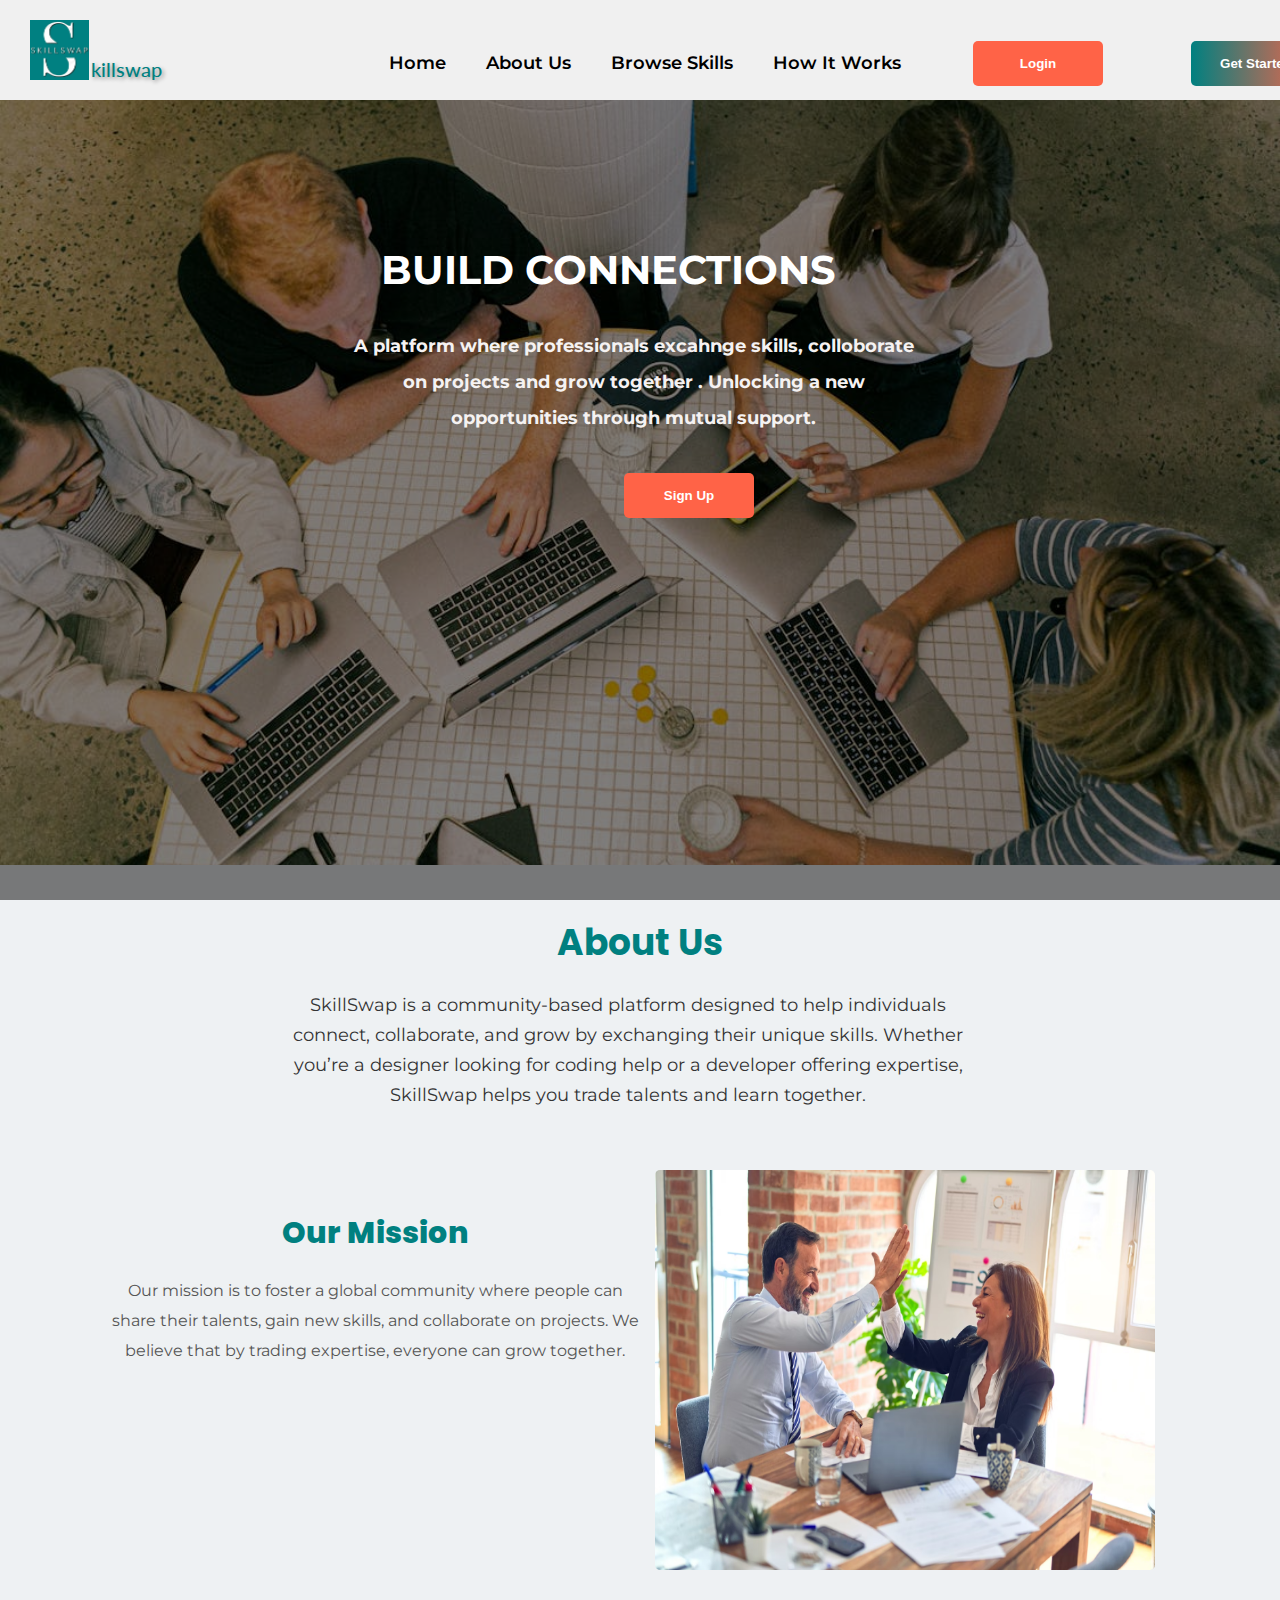
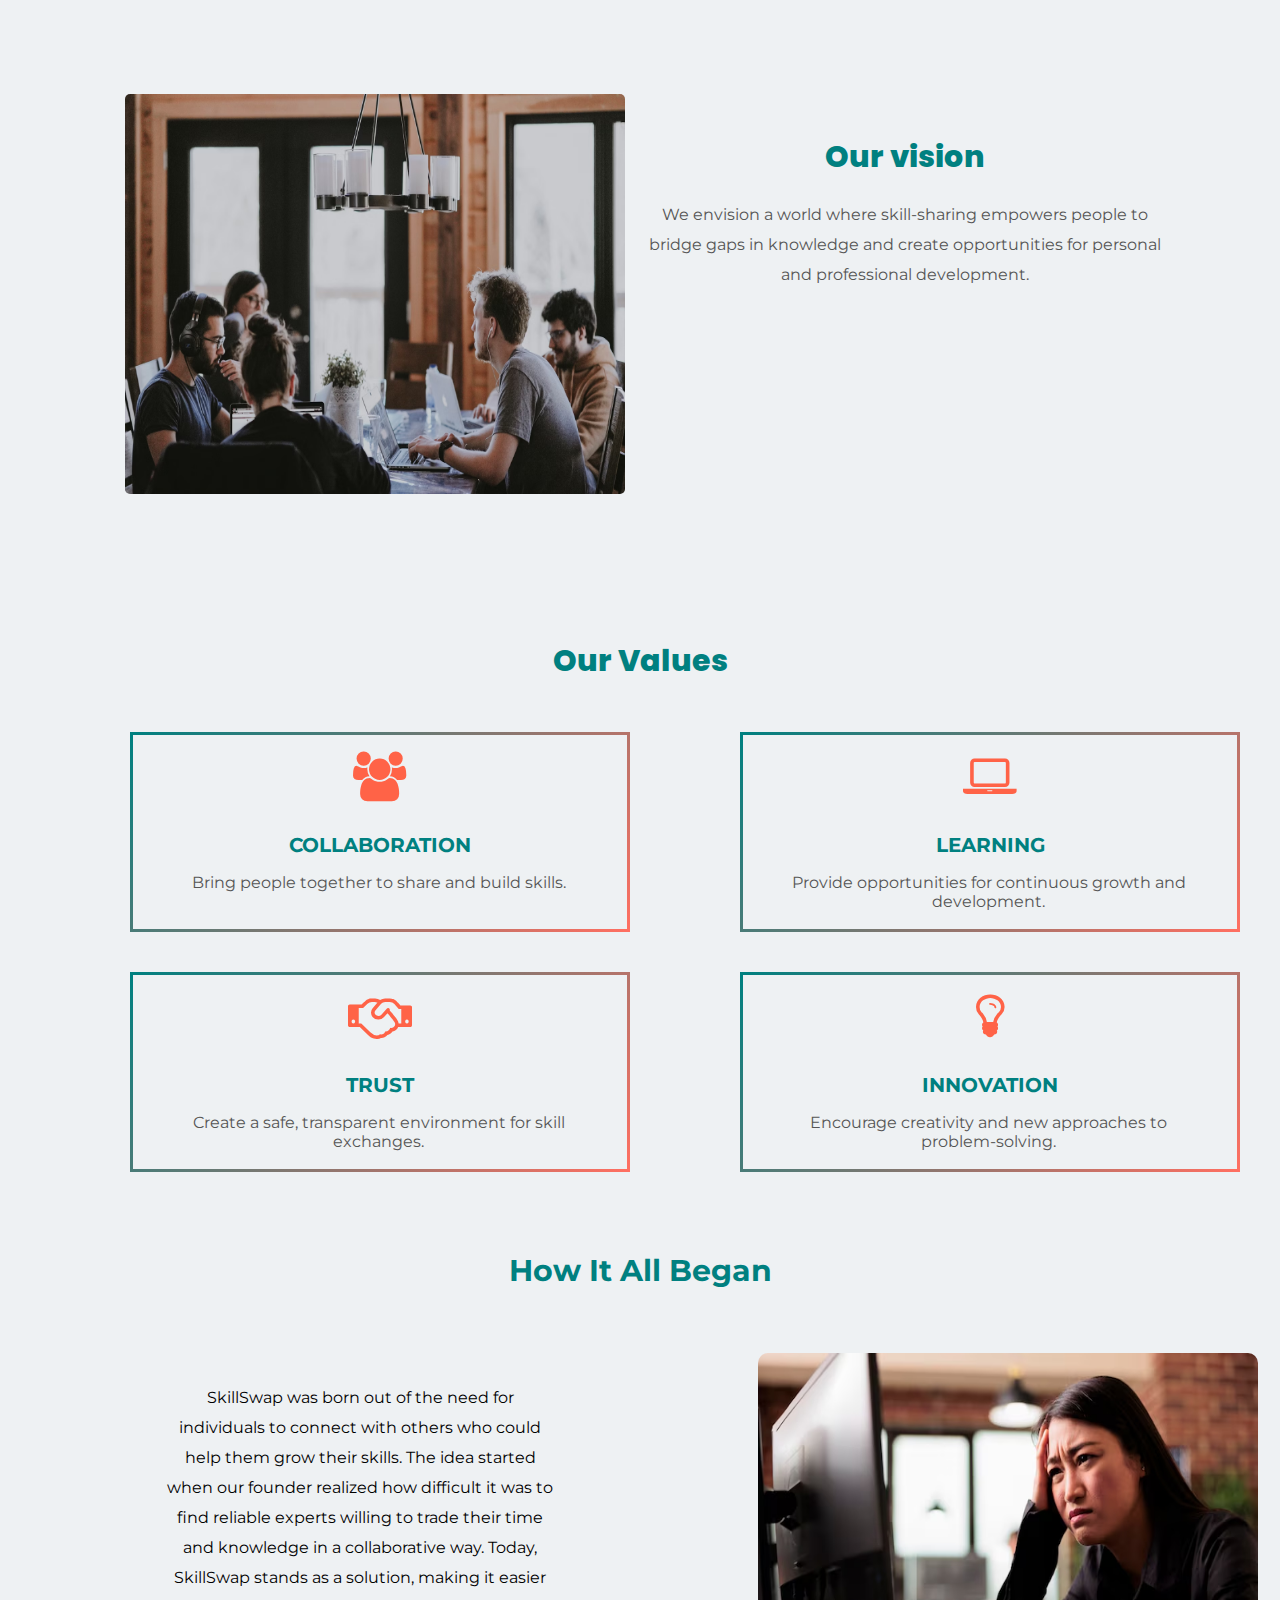
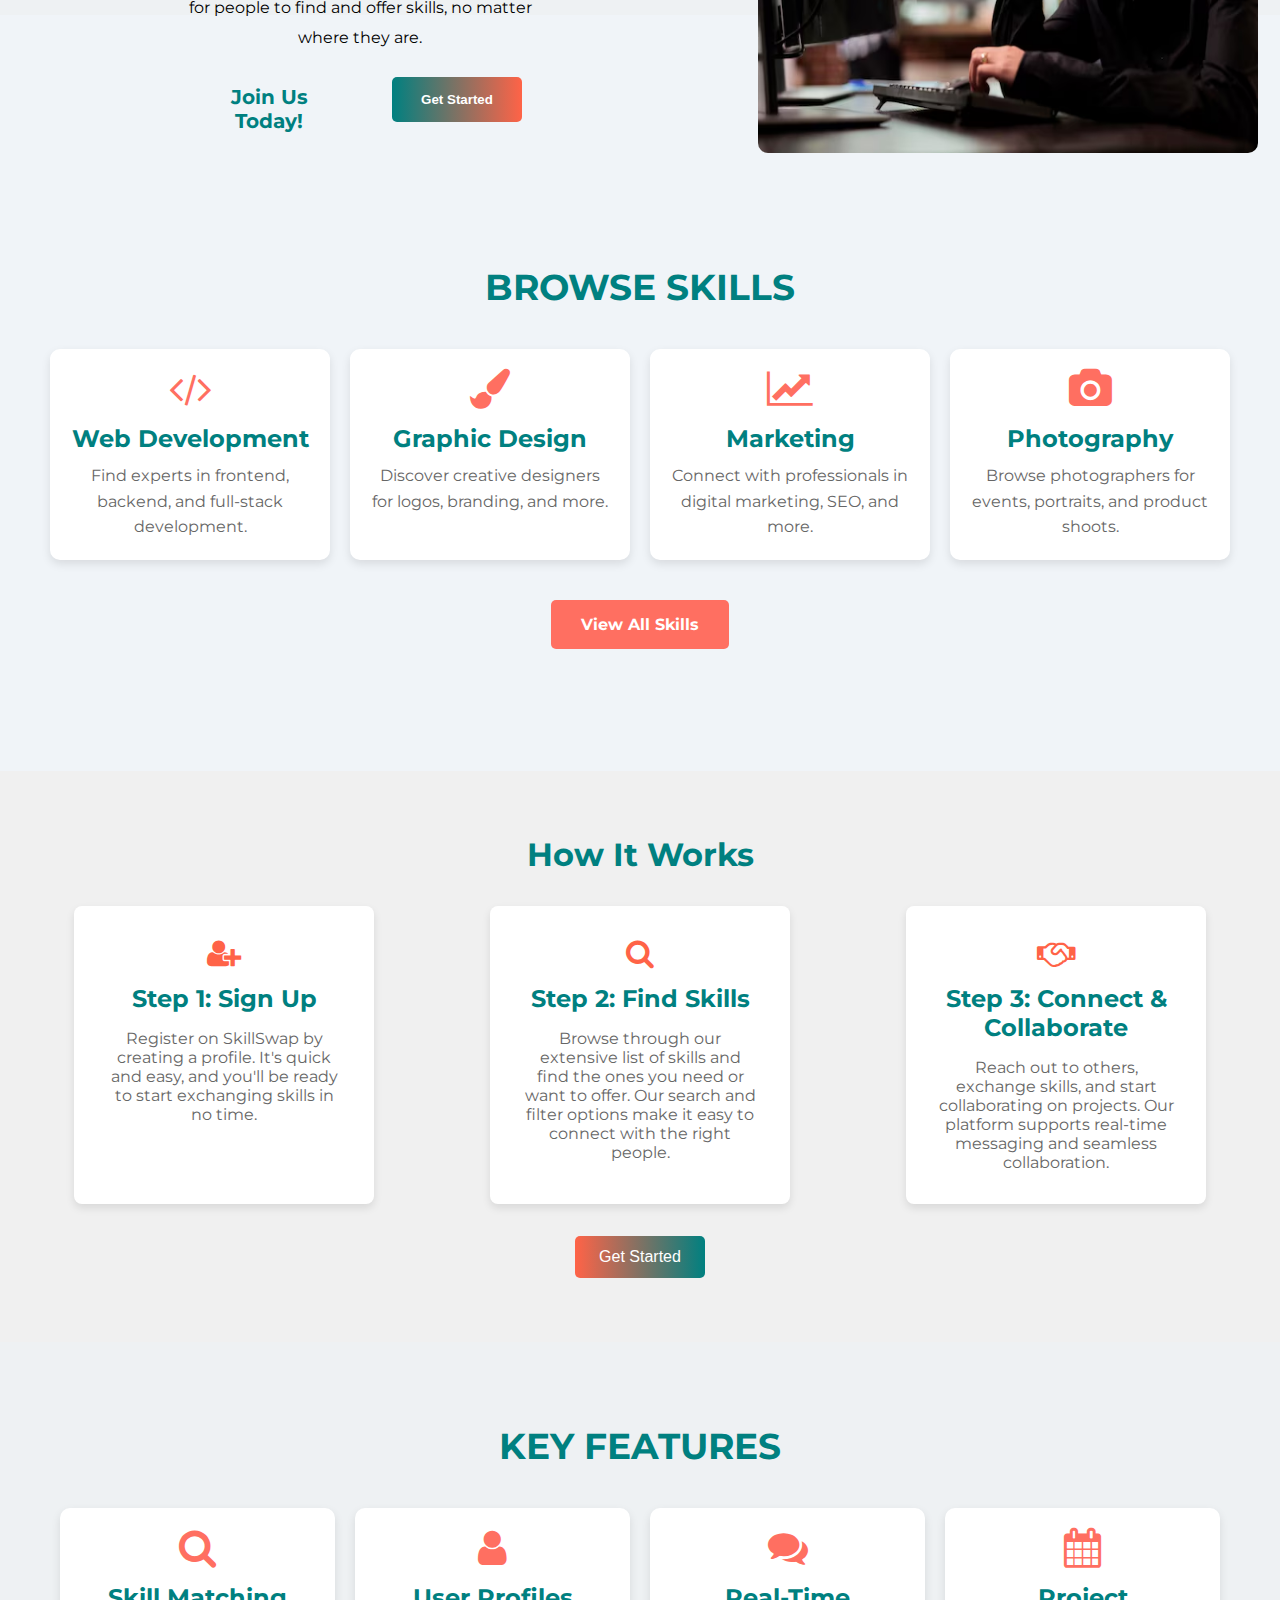
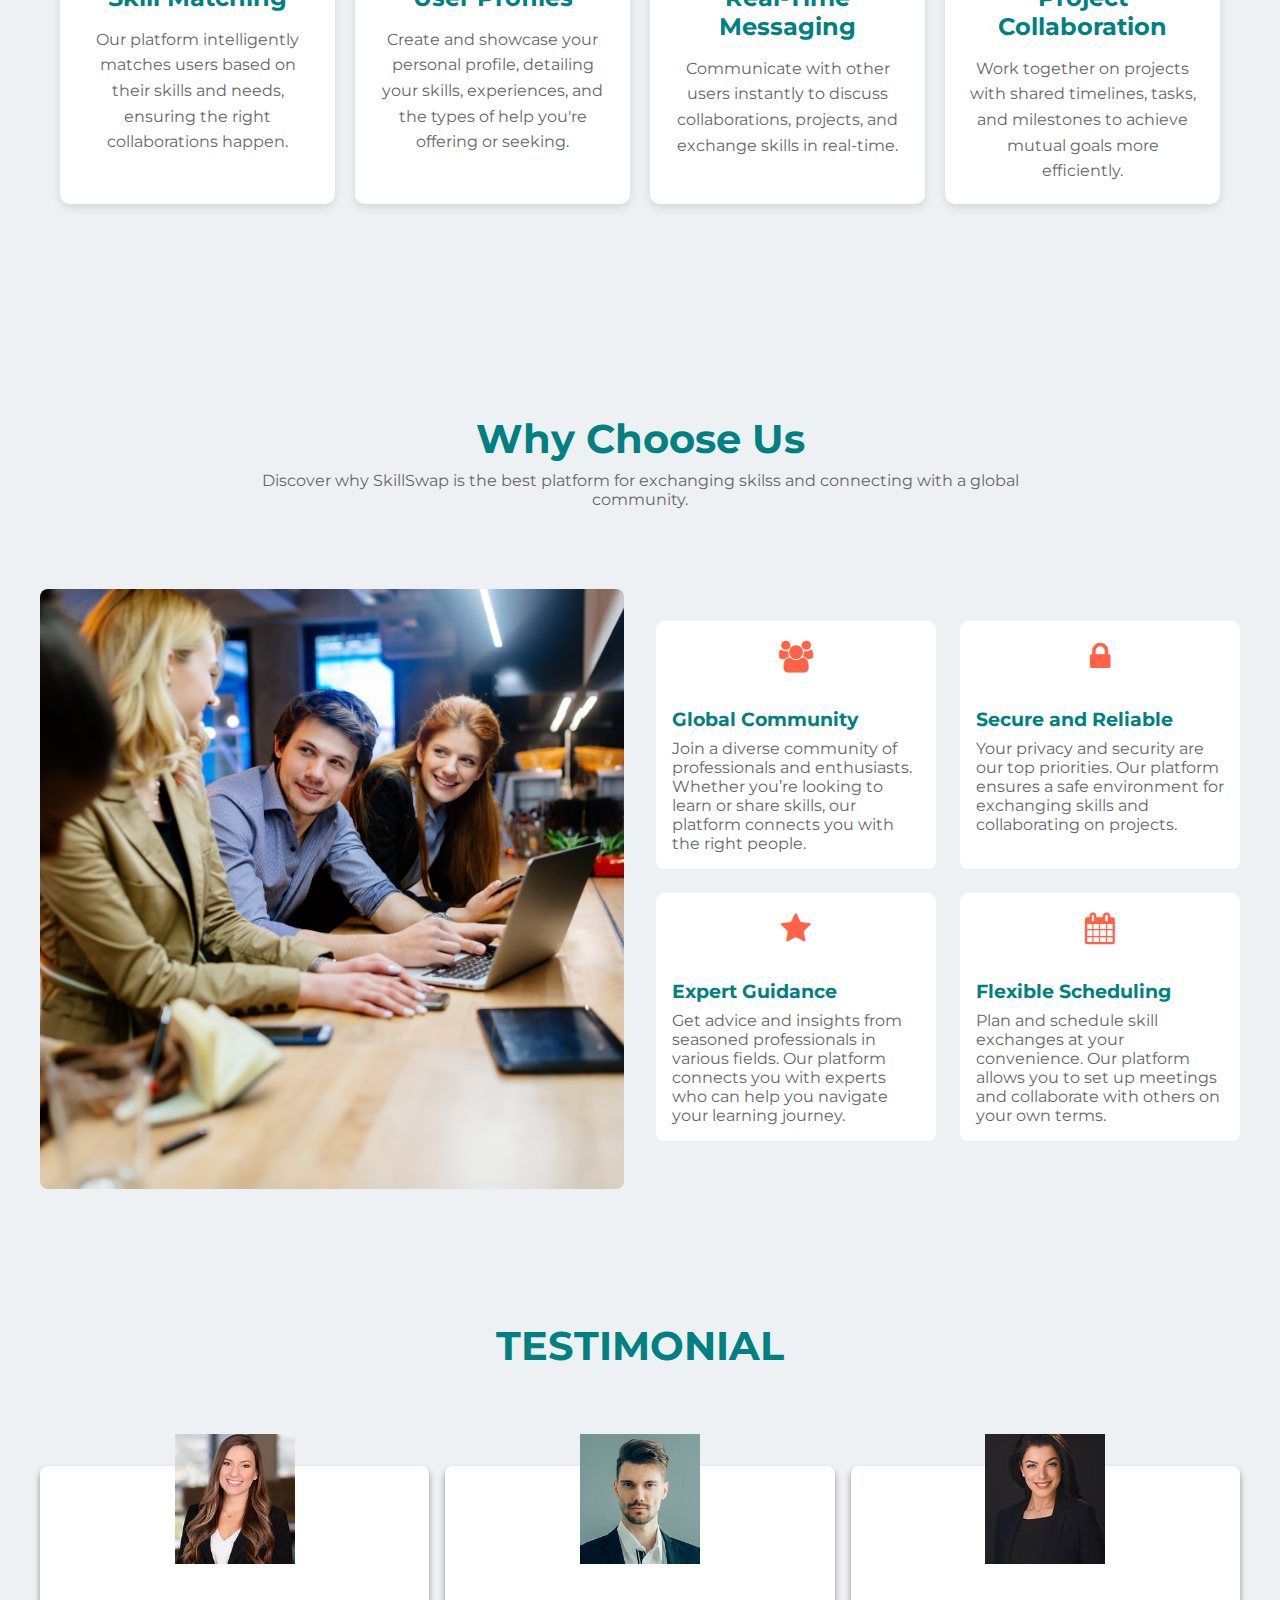
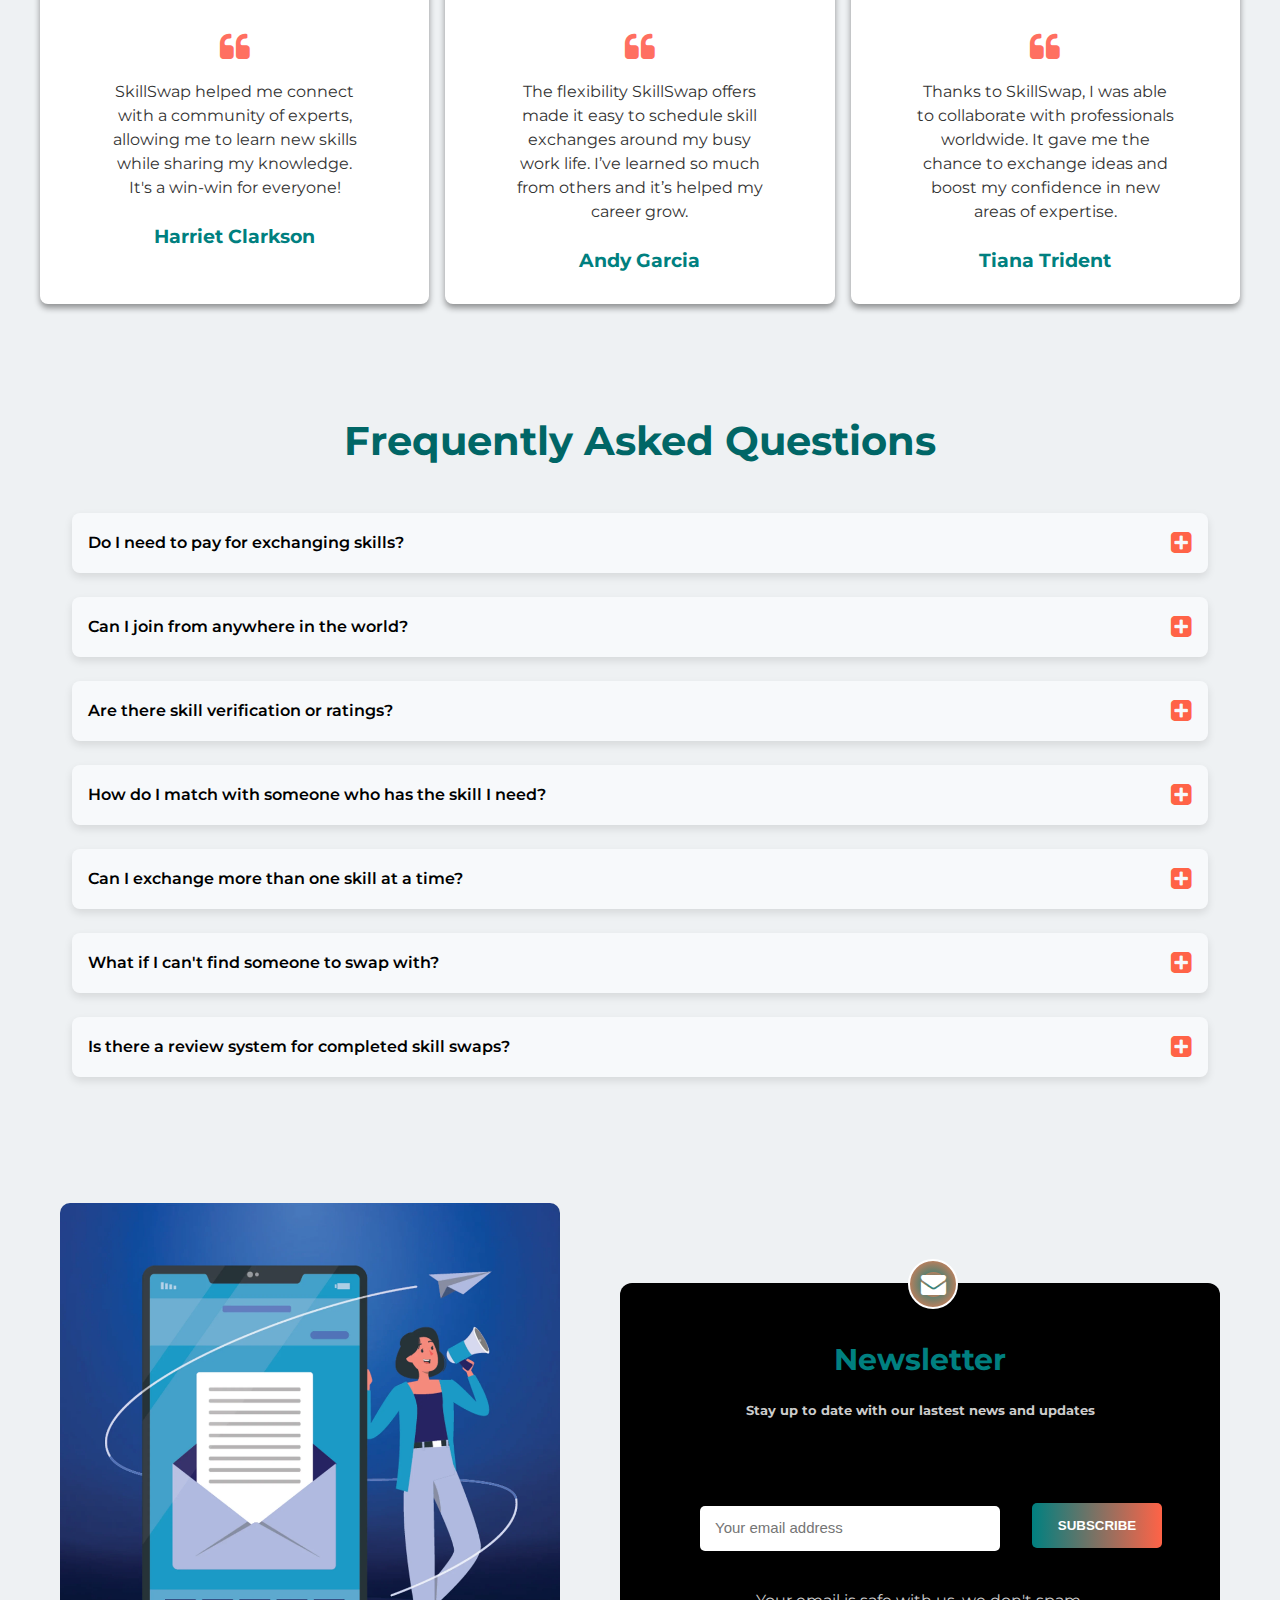
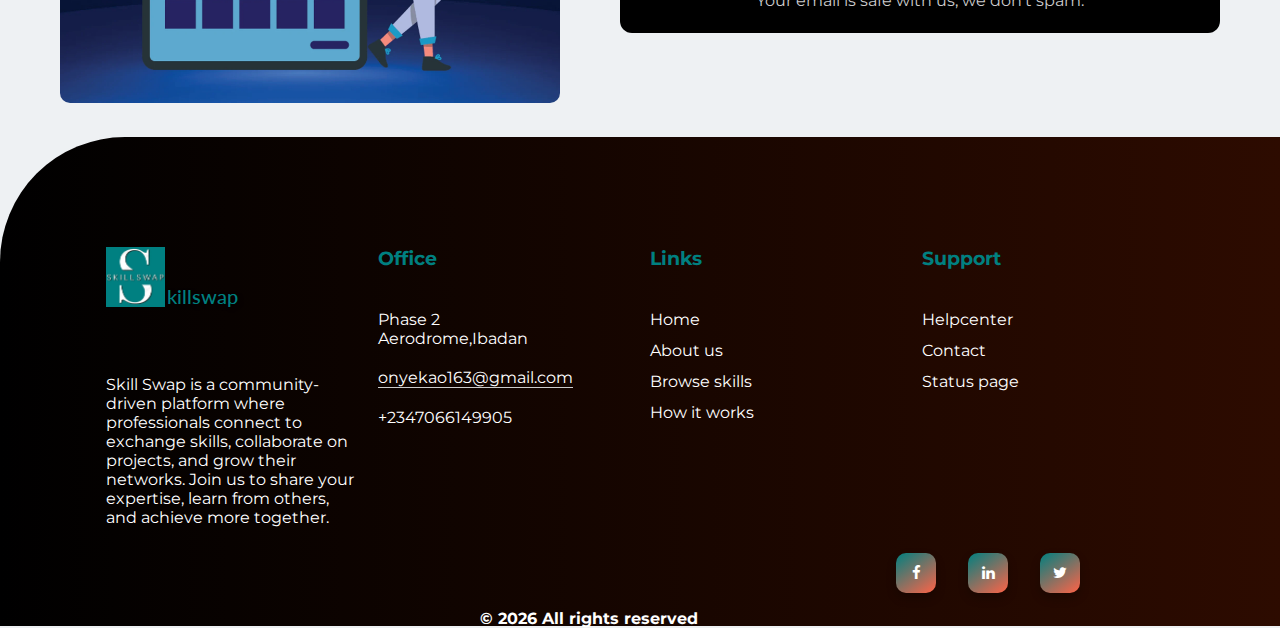
==== commit f7fdd6ce: "Feat:Add the newsletter and Footer section" ====
--- a/index.html
+++ b/index.html
@@ -257,7 +257,7 @@
         <div class="key-reasons">
             <div class="reason">
                 <div class="icon">
-                    <i class="fa fa-users"></i> <!-- Replace with the appropriate icon -->
+                    <i class="fa fa-users"></i> 
                 </div>
                 <div class="reason-text">
                     <h2>Global Community</h2>
@@ -266,7 +266,7 @@
             </div>
             <div class="reason">
                 <div class="icon">
-                    <i class="fa fa-lock"></i> <!-- Replace with the appropriate icon -->
+                    <i class="fa fa-lock"></i>
                 </div>
                 <div class="reason-text">
                     <h2>Secure and Reliable</h2>
@@ -296,9 +296,253 @@
     </div>
 
  </section>
- 
-    
-
+ <!-------------- Testimonial Section ------------------ -->
+ <section class="testimonial-section">
+    <h2>TESTIMONIAL</h2>
+    <div class="testimonials">
+        <div class="testimonial-card">
+            <img src="./images/first woman.jpeg" alt="Harriet Clarkson">
+            <div class="testimonial-content">
+                <i class="fa fa-quote-left"></i>
+                <p>SkillSwap helped me connect with a community of experts, allowing me to learn new skills while sharing my knowledge. It's a win-win for everyone!</p>
+                <h3>Harriet Clarkson</h3>
+            </div>
+        </div>
+        <div class="testimonial-card">
+            <img src="./images/first man.jpeg" alt="Andy Garcia">
+            <div class="testimonial-content">
+                <i class="fa fa-quote-left"></i>
+                <p>The flexibility SkillSwap offers made it easy to schedule skill exchanges around my busy work life. I’ve learned so much from others and it’s helped my career grow.</p>
+                <h3>Andy Garcia</h3>
+            </div>
+        </div>
+        <div class="testimonial-card">
+            <img src="./images/second woman.jpeg" alt="Joe Trident">
+            <div class="testimonial-content">
+                <i class="fa fa-quote-left"></i>
+                <p>Thanks to SkillSwap, I was able to collaborate with professionals worldwide. It gave me the chance to exchange ideas and boost my confidence in new areas of expertise.</p>
+                <h3>Tiana Trident</h3>
+            </div>
+        </div>
+    </div>
+</section>
+ <!-------------- Faq Section ------------------ -->
+<section class="questions">
+    <!-- title -->
+    <div class="title">
+      <h2>Frequently Asked Questions</h2>
+    </div>
+    <!-- question -->
+    <div class="section-center">
+      <!-- single question -->
+      <article class="question">
+        <div class="question-title">
+          <p>Do I need to pay for exchanging skills?</p>
+          <button type="button" class="question-btn">
+            <span class="plus-icon">
+              <i class="fa fa-plus-square"></i>
+            </span>
+            <span class="minus-icon">
+              <i class="fa fa-minus-square"></i>
+            </span>
+          </button>
+        </div>
+        <!-- question text -->
+        <div class="question-text">
+          <p>No, SkillSwap is designed to facilitate the free exchange of skills among users. You can trade your expertise with others and learn new skills in return.</p>
+        </div>
+      </article>
+      <!-- end question -->
+      <!-- single question -->
+      <article class="question">
+        <div class="question-title">
+          <p>Can I join from anywhere in the world?</p>
+          <button type="button" class="question-btn">
+            <span class="plus-icon">
+              <i class="fa fa-plus-square"></i>
+            </span>
+            <span class="minus-icon">
+              <i class="fa fa-minus-square"></i>
+            </span>
+          </button>
+        </div>
+        <!-- question text -->
+        <div class="question-text">
+          <p>Yes, SkillSwap is a global platform. No matter where you're located, you can connect with users from different countries to exchange skills and grow your expertise.</p>
+        </div>
+      </article>
+      <!-- end question -->
+      <!-- single question -->
+      <article class="question">
+        <div class="question-title">
+          <p>Are there skill verification or ratings?</p>
+          <button type="button" class="question-btn">
+            <span class="plus-icon">
+              <i class="fa fa-plus-square"></i>
+            </span>
+            <span class="minus-icon">
+              <i class="fa fa-minus-square"></i>
+            </span>
+          </button>
+        </div>
+        <!-- question text -->
+        <div class="question-text">
+          <p>Yes, after completing an exchange, users can rate and leave feedback on each other's skills. This helps build trust and credibility within the community.</p>
+        </div>
+      </article>
+      <!-- end question -->
+      <!-- single question -->
+<article class="question">
+    <div class="question-title">
+      <p>How do I match with someone who has the skill I need?</p>
+      <button type="button" class="question-btn">
+        <span class="plus-icon">
+          <i class="fa fa-plus-square"></i>
+        </span>
+        <span class="minus-icon">
+          <i class="fa fa-minus-square"></i>
+        </span>
+      </button>
+    </div>
+    <!-- question text -->
+    <div class="question-text">
+      <p>You can search for skills you're looking for and browse through users offering them. Our system can also recommend users based on your profile and desired skills.</p>
+    </div>
+  </article>
+  <!-- end question -->
+  
+  <!-- single question -->
+  <article class="question">
+    <div class="question-title">
+      <p>Can I exchange more than one skill at a time?</p>
+      <button type="button" class="question-btn">
+        <span class="plus-icon">
+          <i class="fa fa-plus-square"></i>
+        </span>
+        <span class="minus-icon">
+          <i class="fa fa-minus-square"></i>
+        </span>
+      </button>
+    </div>
+    <!-- question text -->
+    <div class="question-text">
+      <p>Yes, you can offer multiple skills in exchange for a combination of skills that you need. The platform is flexible and allows you to work out arrangements with multiple users.</p>
+    </div>
+  </article>
+  <!-- end question -->
+  
+  <!-- single question -->
+  <article class="question">
+    <div class="question-title">
+      <p>What if I can't find someone to swap with?</p>
+      <button type="button" class="question-btn">
+        <span class="plus-icon">
+          <i class="fa fa-plus-square"></i>
+        </span>
+        <span class="minus-icon">
+          <i class="fa fa-minus-square"></i>
+        </span>
+      </button>
+    </div>
+    <!-- question text -->
+    <div class="question-text">
+      <p>If you can't find a match immediately, don't worry. You can post a request for the skill you're looking for, and other users may respond when they are available.</p>
+    </div>
+  </article>
+  <!-- end question -->
+  
+  <!-- single question -->
+  <article class="question">
+    <div class="question-title">
+      <p>Is there a review system for completed skill swaps?</p>
+      <button type="button" class="question-btn">
+        <span class="plus-icon">
+          <i class="fa fa-plus-square"></i>
+        </span>
+        <span class="minus-icon">
+          <i class="fa fa-minus-square"></i>
+        </span>
+      </button>
+    </div>
+    <!-- question text -->
+    <div class="question-text">
+      <p>Yes, after each completed skill swap, both parties can leave reviews for each other. This helps build trust within the community and ensures quality exchanges.</p>
+    </div>
+  </article>
+  <!-- end question -->
+    </div>
+  </section>
+  <!-------------- newsletter Section ------------------ -->
+  <section class="newsletter">
+    <div class="news-section">
+        <div class="news-image">
+            <img src="./images/newsletter.webp" alt="">
+        </div>
+        <div class="news-content">
+            <div class="news-container">
+                <div class="news-icon">
+                    <i class="fa fa-envelope"></i>
+                </div>
+                <h2>Newsletter</h2>
+                <h5>Stay up to date with our lastest news and updates</h5>
+                <div class="input">
+                    <input type="text" name="" id="" placeholder="Your email address" required>
+                    <button type="submit">SUBSCRIBE</button>
+                </div>
+                <p>Your email is safe with us, we don't spam.</p>
+            </div>
+        </div>
+    </div>
+  </section>
+<!-------------- Footer Section ------------------ -->
+    <footer>
+        <div class="row">
+            <div class="col">
+                <div class="logo">
+                    <img src="./images/logo.jpeg" alt="">
+                    <h3>killswap</h3>
+                </div>
+                <p>Skill Swap is a community-driven platform where professionals connect to exchange skills, collaborate on projects, and grow their networks. Join us to share your expertise, learn from others, and achieve more together.</p>
+            </div>
+            <div class="col">
+                <h3>Office</h3>
+                <p>Phase 2</p>
+                <p>Aerodrome,Ibadan</p>
+                <p id="email-id">onyekao163@gmail.com</p>
+                <p>+2347066149905</p>
+            </div>
+            <div class="col">
+                <h3>Links</h3>
+                <ul class="footer-links">
+                    <li> <a href="index.html">Home</a></li>
+                    <li><a href="#about">About us</a></li>
+                    <li><a href="#browse-skills">Browse skills</a></li>
+                    <li><a href="#how-it">How it works</a></li>
+                </ul>
+            </div>
+            <div class="col">
+                <h3>Support</h3>
+                <ul>
+                    <li> <a href="">Helpcenter</a></li>
+                <li><a href="">Contact</a></li>
+                <li><a href="">Status page</a></li>
+                </ul>
+            </div>
+           
+                            <div class="social-icons">
+                                <a href="https://www.facebook.com/share/QC7mDsbuZauZWSRB/?mibextid=LQQJ4d">
+                                    <i class="fa fa-facebook"></i>
+                                </a>
+                                <a href="https://www.linkedin.com/in/onyeka-ossai-207729230?utm_source=share&utm_campaign=share_via&utm_content=profile&utm_medium=ios_app">                                
+                                    <i class="fa fa-linkedin"  ></i></a>
+                                    <a href="https://x.com/ossaionyeka9">                               
+                                         <i class="fa fa-twitter" ></i></a>
+                            </div>
+        </div>
+        <div class="footer-bottom">
+            <h4>&copy; <span id="year">2024</span>  All rights reserved</h4>
+        </div>
+    </footer>
 
         <script src="./index.js"></script>
         
--- a/style.css
+++ b/style.css
@@ -660,7 +660,7 @@
     align-items: center; 
     gap: 2rem;
 }
-/* Intro Text Styling */
+
 .intro-text {
     text-align: center; 
     margin-bottom: 2rem;
@@ -678,7 +678,7 @@
     max-width: 800px;
 }
 
-/* Container for Image and Reasons */
+
 .key-point {
     display: grid;
    grid-template-columns: 1fr 1fr;
@@ -719,16 +719,14 @@
     gap: 1rem;
     padding: 1rem;
     border-radius: 8px;
-    transition: background 0.3s ease,transform 0.3s ease;
+    transition: background-color 0.3s ease,transform 0.3s ease;
     background: #fff;
 }
 .reason:hover{
-    background: linear-gradient(135deg, #e0f7fa), #b2ebf2; 
+ background: linear-gradient(135deg,rgba(255,111,97,0.15),  rgba(0,128,128,0.15));; 
     transform: translateY(-10px);
     
 }
-
-
 .icon {
     font-size: 2rem; 
     color: #ff6347; 
@@ -744,6 +742,370 @@
 .reason-text p {
     font-size: 1rem;
     color: #666; 
+}
+
+/* Testimonial section */
+
+.testimonial-section {
+    position: relative;
+    top: 7rem;
+    text-align: center;
+    padding: 4rem 2rem;
+}
+
+.testimonial-section h2 {
+    font-size: 2.5rem;
+    color: #008080; 
+   position: relative;
+   bottom: 6rem;
+}
+
+.testimonials {
+    display: grid;
+    grid-template-columns: repeat(3, 1fr);
+    gap: 1rem;
+    max-width: 1200px;
+    margin: 0 auto;
+}
+
+.testimonial-card {
+    background-color: #ffffff;
+    padding: 2rem;
+    border-radius: 8px;
+    box-shadow: 0 4px 8px rgba(0, 0, 0, 0.1);
+    text-align: center;
+    position: relative;
+    transition: transform 0.3s ease, background-color 0.3s ease, box-shadow 0.3s ease;
+    box-shadow: 0 4px 6px rgba(0, 0, 0, 0.4);
+}
+.testimonial-card:hover{
+    transform: translateY(-10px);
+    background: linear-gradient(135deg, rgba(0,128,128,0.15), rgba(255,111,97,0.15));
+}
+
+.testimonial-card img {
+    width: 120px;
+    height: 130px;
+    object-fit: cover;
+    position: relative;
+    bottom: 4rem;
+}
+
+.testimonial-content {
+    display: flex;
+    flex-direction: column;
+    justify-content: center;
+    align-items: center;
+}
+
+.testimonial-content i {
+    font-size: 2rem;
+    color: #ff6f61; 
+    margin-bottom: 1rem;
+}
+
+.testimonial-content p {
+    font-size: 1rem;
+    color: #333;
+    margin-bottom: 1.5rem;
+    line-height: 1.5;
+    max-width: 80%;
+}
+
+.testimonial-content h3 {
+    font-size: 1.2rem;
+    color: #008080;
+}
+
+/* FAQ Section */
+.questions {
+    position: relative;
+    top: 8rem;
+    padding: 2rem;
+    max-width: 1200px;
+    margin: 0 auto;
+  }
+  
+  .title h2 {
+    text-align: center;
+    font-size: 2.5rem;
+    margin-bottom: 1rem;
+    color: #006666;
+  }
+  
+  .section-center {
+    display: flex;
+    flex-direction: column;
+    gap: 1.5rem;
+    position: relative;
+    top: 2rem;
+  }
+  
+  /* Question Article */
+  .question {
+    background-color: #f7f9fb;
+    padding: 1rem;
+    border-radius: 0.5rem;
+    transition: all 0.3s ease;
+    box-shadow: 0 4px 8px rgba(0, 0, 0, 0.1);
+  }
+  
+  .question:hover {
+    background-color: #e3f2fd;
+  }
+  
+  .question-title {
+    display: flex;
+    justify-content: space-between;
+    align-items: center;
+    cursor: pointer;
+  }
+  
+  .question-title p {
+    margin: 0;
+    font-weight: 600;
+  }
+  
+  .question-btn {
+    background: transparent;
+    border: none;
+    cursor: pointer;
+    display: flex;
+    align-items: center;
+  }
+  
+  .plus-icon, .minus-icon {
+    font-size: 1.5rem;
+    transition: all 0.3s ease;
+    background: none;
+    color: #ff6347;
+  }
+  .minus-icon{
+    display: none;
+  }
+  
+  .question-text {
+    display: none;
+    padding-top: 1rem;
+    font-size: 0.9rem;
+    color: #333;
+  }
+  
+  /* Show Text when Open */
+  .show-text .question-text {
+    display: block;
+  }
+  
+  .show-text .plus-icon {
+    display: none;
+  }
+  
+  .show-text .minus-icon {
+    display: inline;
+  }
+  
+  /* Responsive Styling */
+  @media (max-width: 768px) {
+    .questions {
+      padding: 1.5rem;
+    }
+  
+    .question-title p {
+      font-size: 1rem;
+    }
+  
+    .plus-icon, .minus-icon {
+      font-size: 1.2rem;
+    }
+  }
+
+  /* newsletter styling */
+  .newsletter{
+    position: relative;
+    top: 14rem;
+    padding: 30px 60px;
+  }
+  .news-section{
+    display: flex;
+    flex-direction: row;
+    gap: 2rem;
+  }
+  .news-image{
+    min-height: 100%;
+    width: 50%;
+  }
+  .news-image img{
+    height: 500px;
+    width: 500px;
+    border-radius: 10px;
+  }
+  .news-container{
+    position: relative;
+    top: 5rem;
+    min-width: 600px;
+    min-height: 350px;
+    border-radius: 12px;
+    background: #000;;
+    text-align: center;
+    display: flex;
+    flex-direction: column;
+    gap: 2.5rem;
+    color: #ccc;
+  }
+  .news-icon{
+    min-height: 50px;
+    width: 50px;
+    border-radius: 50%;
+    border: 2px solid;
+    position: relative;
+    bottom: 1.5rem;
+    left: 18rem;
+    color: #FfF;
+    text-align: center;
+    align-items: center;
+    background: radial-gradient(circle, teal, coral);
+  }
+  .news-icon i{
+    font-size: 25px;
+    position: relative;
+    top: 0.7rem;
+    background: radial-gradient(circle, teal, coral);
+    border-radius: 50%;
+  }
+  .news-container h2{
+    font-size: 30px;
+    color: #008080;
+    position: relative;
+    bottom: 2rem;
+  }
+  .news-container h5{
+    position: relative;
+    bottom: 3rem;
+  }
+  .input{
+    position: relative;
+    left: 5rem;
+    display: flex;
+    gap: 1rem;
+  }
+  .news-container input{
+    min-width: 300px;
+    min-height: 40px;
+    border-radius: 5px;
+    border: none;
+  }
+  .news-container input::placeholder{
+    padding-left: 15px;
+    font-size: 15px;
+  }
+  .news-container button{
+    background:linear-gradient(to left, #ff6347 ,#008080);
+    position: relative;
+    bottom: 0.2rem;
+    left: 1rem;
+    height: 45px;
+    width: 130px;
+    font-weight: 700;
+    color: #fff;
+    border-radius: 5px;
+    border: none;
+    cursor: pointer;
+    text-transform: capitalize;
+    transition: background-color 0.3s ease;
+}
+.news-container button:hover{
+    background:linear-gradient(to right, #ff6347 ,#008080 );
+}
+  
+/* footer */
+footer{
+    width: 100%;
+    position: relative;
+    top: 14rem;
+    background: linear-gradient(to right, #000,#2d0b00);
+    color: #666666; 
+    padding: 100px 0 30px;
+    border-top-left-radius: 125px; 
+}
+.row{
+    width: 85%;
+    margin: auto;
+    display: flex;
+    flex-wrap: wrap;
+    align-items: flex-start;
+    justify-content: space-between;
+   
+}
+.col{
+    flex-basis: 25%;
+    padding: 10px;
+}
+footer .logo img{
+    height: 60px;
+}
+footer .logo h3{
+    position: relative;
+    bottom: 1.7rem;
+    left: 3.8rem;
+    font-size: 20px;
+    color: teal;
+    text-shadow: 2px 2px 4px rgba(0, 0, 0, 0.4);
+    font-family: "Lato", sans-serif;
+    font-weight: 500;
+}
+.col h3{
+    width: fit-content;
+    margin-bottom: 40px;
+    position: relative;
+    color: #008080;
+}
+.col p{
+    color: #fff;
+}
+#email-id{
+    width: fit-content;
+    border-bottom: 1px solid #ccc;
+    margin: 20px 0;
+}
+.col ul li{
+    list-style: none;
+    margin-bottom: 12px;
+}
+.col ul li a{
+    text-decoration: none;
+    color: #fff;
+}
+.footer-bottom {
+    position: relative;
+    top: 2rem;
+    left: 30rem;
+    color: #fff;
+}
+.last h4{
+    position: relative;
+    top: 1rem;
+    color: #dfdada;
+}
+.social-icons{
+    display: flex;
+    gap: 2rem;
+    position: relative;
+    top: 1rem;
+    left: 50rem;
+}
+.social-icons i{
+    width: 40px;
+    height: 40px;
+    background: linear-gradient(145deg, #008080, #ff6347);
+    border-radius: 10px;
+    display: flex;
+    flex-direction: column;
+    justify-content: center;
+    align-items: center;
+    gap: 2rem;
+    box-shadow: 0px 5px 10px rgba(0, 0, 0, 0.25);
+    color: #fff;
+    font-size: 15px;
 }
 
 /*****************  media query****************/
@@ -1262,6 +1624,303 @@
     color: #666; 
 }
 
+/* Testimonial section */
+
+.testimonial-section {
+    position: relative;
+    top: 7rem;
+    text-align: center;
+    padding: 4rem 2rem;
+}
+
+.testimonial-section h2 {
+    font-size: 2.5rem;
+    color: #008080; 
+   position: relative;
+   bottom: 6rem;
+}
+
+.testimonials {
+    display: grid;
+    grid-template-columns: repeat(1, 1fr);
+    gap: 5rem;
+    max-width: 1200px;
+    margin: 0 auto;
+}
+
+.testimonial-card {
+    background-color: #ffffff;
+    padding: 2rem;
+    border-radius: 8px;
+    box-shadow: 0 4px 8px rgba(0, 0, 0, 0.1);
+    text-align: center;
+    position: relative;
+    transition: transform 0.3s ease, background-color 0.3s ease, box-shadow 0.3s ease;
+    box-shadow: 0 4px 6px rgba(0, 0, 0, 0.4);
+}
+.testimonial-card:hover{
+    transform: translateY(-10px);
+    background: linear-gradient(135deg, rgba(0,128,128,0.15), rgba(255,111,97,0.15));
+}
+
+.testimonial-card img {
+    width: 120px;
+    height: 130px;
+    object-fit: cover;
+    position: relative;
+    bottom: 4rem;
+}
+
+.testimonial-content {
+    display: flex;
+    flex-direction: column;
+    justify-content: center;
+    align-items: center;
+}
+
+.testimonial-content i {
+    font-size: 2rem;
+    color: #ff6f61; 
+    margin-bottom: 1rem;
+}
+
+.testimonial-content p {
+    font-size: 1rem;
+    color: #333;
+    margin-bottom: 1.5rem;
+    line-height: 1.5;
+    max-width: 80%;
+}
+
+.testimonial-content h3 {
+    font-size: 1.2rem;
+    color: #008080;
+}
+
+/* FAQ Section */
+.questions {
+    position: relative;
+    top: 8rem;
+    padding: 2rem;
+    max-width: 1200px;
+    margin: 0 auto;
+  }
+  
+  .title h2 {
+    text-align: center;
+    font-size: 2.5rem;
+    margin-bottom: 1rem;
+    color: #006666;
+  }
+  
+  .section-center {
+    display: flex;
+    flex-direction: column;
+    gap: 1.5rem;
+    position: relative;
+    top: 2rem;
+  }
+  
+  /* Question Article */
+  .question {
+    background-color: #f7f9fb;
+    padding: 1rem;
+    border-radius: 0.5rem;
+    transition: all 0.3s ease;
+    box-shadow: 0 4px 8px rgba(0, 0, 0, 0.1);
+  }
+  
+  .question:hover {
+    background-color: #e3f2fd;
+  }
+  
+  .question-title {
+    display: flex;
+    justify-content: space-between;
+    align-items: center;
+    cursor: pointer;
+  }
+  
+  .question-title p {
+    margin: 0;
+    font-weight: 600;
+  }
+  
+  .question-btn {
+    background: transparent;
+    border: none;
+    cursor: pointer;
+    display: flex;
+    align-items: center;
+  }
+  
+  .plus-icon, .minus-icon {
+    font-size: 1.5rem;
+    transition: all 0.3s ease;
+    background: none;
+    color: #ff6347;
+  }
+  .minus-icon{
+    display: none;
+  }
+  
+  .question-text {
+    display: none;
+    padding-top: 1rem;
+    font-size: 0.9rem;
+    color: #333;
+  }
+  
+  /* Show Text when Open */
+  .show-text .question-text {
+    display: block;
+  }
+  
+  .show-text .plus-icon {
+    display: none;
+  }
+  
+  .show-text .minus-icon {
+    display: inline;
+  }
+  /* footer */
+  footer{
+    width: 100%;
+    position: relative;
+    top: 20rem;
+    background: linear-gradient(to right, #000,#2d0b00);
+    color: #666666; 
+    padding: 100px 0 30px;
+    border-top-left-radius: 125px; 
+}
+  .footer-bottom {
+    position: relative;
+    top: 2rem;
+    left: 3rem;
+    color: #fff;
+}
+.social-icons{
+    display: flex;
+    gap: 2rem;
+    position: relative;
+    top: 0.5rem;
+    left: 10rem;
+}
+.social-icons i{
+    width: 40px;
+    height: 40px;
+    background: linear-gradient(145deg, #008080, #ff6347);
+    border-radius: 10px;
+    display: flex;
+    flex-direction: column;
+    justify-content: center;
+    align-items: center;
+    gap: 2rem;
+    box-shadow: 0px 5px 10px rgba(0, 0, 0, 0.25);
+    color: #fff;
+    font-size: 15px;
+}
+/* newsletter styling */
+.newsletter{
+    position: relative;
+    top: 14rem;
+    padding: 30px 60px;
+    right: 2rem;
+  }
+  .news-section{
+    display: flex;
+    flex-direction: column;
+    gap: 2rem;
+  }
+  .news-image{
+    min-height: 100%;
+    width: 50%;
+  }
+  .news-image img{
+    height: 400px;
+    width: 350px;
+    border-radius: 10px;
+  }
+  .news-container{
+    position: relative;
+    top: 5rem;
+    min-width: 350px;
+    min-height: 350px;
+    border-radius: 12px;
+    background: #000;;
+    text-align: center;
+    display: flex;
+    flex-direction: column;
+    gap: 2.5rem;
+    color: #ccc;
+  }
+  .news-icon{
+    min-height: 50px;
+    width: 50px;
+    border-radius: 50%;
+    border: 2px solid;
+    position: relative;
+    bottom: 1.5rem;
+    left: 10rem;
+    color: #FfF;
+    text-align: center;
+    align-items: center;
+    background: radial-gradient(circle, teal, coral);
+  }
+  .news-icon i{
+    font-size: 25px;
+    position: relative;
+    top: 0.7rem;
+    background: radial-gradient(circle, teal, coral);
+    border-radius: 50%;
+  }
+  .news-container h2{
+    font-size: 25px;
+    color: #008080;
+    position: relative;
+    bottom: 2rem;
+  }
+  .news-container h5{
+    position: relative;
+    position: relative;
+    left: 0.5rem;
+    bottom: 3rem;
+    width: 300px;
+  }
+  .input{
+    position: relative;
+    left: 1rem;
+    display: flex;
+    gap: 1rem;
+  }
+  .news-container input{
+    min-width: 200px;
+    min-height: 40px;
+    border-radius: 5px;
+    border: none;
+  }
+  .news-container input::placeholder{
+    padding-left: 15px;
+    font-size: 15px;
+  }
+  .news-container button{
+    background:linear-gradient(to left, #ff6347 ,#008080);
+    position: relative;
+    bottom: 0.2rem;
+    left: 0.2rem;
+    height: 45px;
+    width: 100px;
+    font-weight: 700;
+    color: #fff;
+    border-radius: 5px;
+    border: none;
+    cursor: pointer;
+    text-transform: capitalize;
+    transition: background-color 0.3s ease;
+}
+.news-container button:hover{
+    background:linear-gradient(to right, #ff6347 ,#008080 );
+}
 }
 
 @media (min-width:501px) and (max-width: 700px){
@@ -1778,7 +2437,303 @@
     font-size: 1rem;
     color: #666; 
 }
-
+/* Testimonial section */
+
+.testimonial-section {
+    position: relative;
+    top: 7rem;
+    text-align: center;
+    padding: 4rem 2rem;
+}
+
+.testimonial-section h2 {
+    font-size: 2.5rem;
+    color: #008080; 
+   position: relative;
+   bottom: 6rem;
+}
+
+.testimonials {
+    display: grid;
+    grid-template-columns: repeat(1, 1fr);
+    gap: 5rem;
+    max-width: 1200px;
+    margin: 0 auto;
+}
+
+.testimonial-card {
+    background-color: #ffffff;
+    padding: 2rem;
+    border-radius: 8px;
+    box-shadow: 0 4px 8px rgba(0, 0, 0, 0.1);
+    text-align: center;
+    position: relative;
+    transition: transform 0.3s ease, background-color 0.3s ease, box-shadow 0.3s ease;
+    box-shadow: 0 4px 6px rgba(0, 0, 0, 0.4);
+}
+.testimonial-card:hover{
+    transform: translateY(-10px);
+    background: linear-gradient(135deg, rgba(0,128,128,0.15), rgba(255,111,97,0.15));
+}
+
+.testimonial-card img {
+    width: 120px;
+    height: 130px;
+    object-fit: cover;
+    position: relative;
+    bottom: 4rem;
+}
+
+.testimonial-content {
+    display: flex;
+    flex-direction: column;
+    justify-content: center;
+    align-items: center;
+}
+
+.testimonial-content i {
+    font-size: 2rem;
+    color: #ff6f61; 
+    margin-bottom: 1rem;
+}
+
+.testimonial-content p {
+    font-size: 1rem;
+    color: #333;
+    margin-bottom: 1.5rem;
+    line-height: 1.5;
+    max-width: 80%;
+}
+
+.testimonial-content h3 {
+    font-size: 1.2rem;
+    color: #008080;
+}
+
+/* FAQ Section */
+.questions {
+    position: relative;
+    top: 8rem;
+    padding: 2rem;
+    max-width: 1200px;
+    margin: 0 auto;
+  }
+  
+  .title h2 {
+    text-align: center;
+    font-size: 2.5rem;
+    margin-bottom: 1rem;
+    color: #006666;
+  }
+  
+  .section-center {
+    display: flex;
+    flex-direction: column;
+    gap: 1.5rem;
+    position: relative;
+    top: 2rem;
+  }
+  
+  /* Question Article */
+  .question {
+    background-color: #f7f9fb;
+    padding: 1rem;
+    border-radius: 0.5rem;
+    transition: all 0.3s ease;
+    box-shadow: 0 4px 8px rgba(0, 0, 0, 0.1);
+  }
+  
+  .question:hover {
+    background-color: #e3f2fd;
+  }
+  
+  .question-title {
+    display: flex;
+    justify-content: space-between;
+    align-items: center;
+    cursor: pointer;
+  }
+  
+  .question-title p {
+    margin: 0;
+    font-weight: 600;
+  }
+  
+  .question-btn {
+    background: transparent;
+    border: none;
+    cursor: pointer;
+    display: flex;
+    align-items: center;
+  }
+  
+  .plus-icon, .minus-icon {
+    font-size: 1.5rem;
+    transition: all 0.3s ease;
+    background: none;
+    color: #ff6347;
+  }
+  .minus-icon{
+    display: none;
+  }
+  
+  .question-text {
+    display: none;
+    padding-top: 1rem;
+    font-size: 0.9rem;
+    color: #333;
+  }
+  
+  /* Show Text when Open */
+  .show-text .question-text {
+    display: block;
+  }
+  
+  .show-text .plus-icon {
+    display: none;
+  }
+  
+  .show-text .minus-icon {
+    display: inline;
+  }
+  /* footer */
+  footer{
+    width: 100%;
+    position: relative;
+    top: 20rem;
+    background: linear-gradient(to right, #000,#2d0b00);
+    color: #666666; 
+    padding: 100px 0 30px;
+    border-top-left-radius: 125px; 
+}
+  .footer-bottom {
+    position: relative;
+    top: 2rem;
+    left: 7rem;
+    color: #fff;
+}
+.social-icons{
+    display: flex;
+    gap: 2rem;
+    position: relative;
+    top: 0.5rem;
+    left: -1rem;
+}
+.social-icons i{
+    width: 40px;
+    height: 40px;
+    background: linear-gradient(145deg, #008080, #ff6347);
+    border-radius: 10px;
+    display: flex;
+    flex-direction: column;
+    justify-content: center;
+    align-items: center;
+    gap: 2rem;
+    box-shadow: 0px 5px 10px rgba(0, 0, 0, 0.25);
+    color: #fff;
+    font-size: 15px;
+}
+/* newsletter styling */
+.newsletter{
+    position: relative;
+    top: 14rem;
+    padding: 30px 60px;
+    right: 2rem;
+  }
+  .news-section{
+    display: flex;
+    flex-direction: column;
+    gap: 2rem;
+  }
+  .news-image{
+    min-height: 100%;
+    width: 50%;
+  }
+  .news-image img{
+    height: 400px;
+    width: 450px;
+    border-radius: 10px;
+  }
+  .news-container{
+    position: relative;
+    top: 5rem;
+    min-width: 450px;
+    min-height: 350px;
+    border-radius: 12px;
+    background: #000;;
+    text-align: center;
+    display: flex;
+    flex-direction: column;
+    gap: 2.5rem;
+    color: #ccc;
+  }
+  .news-icon{
+    min-height: 50px;
+    width: 50px;
+    border-radius: 50%;
+    border: 2px solid;
+    position: relative;
+    bottom: 1.5rem;
+    left: 13rem;
+    color: #FfF;
+    text-align: center;
+    align-items: center;
+    background: radial-gradient(circle, teal, coral);
+  }
+  .news-icon i{
+    font-size: 25px;
+    position: relative;
+    top: 0.7rem;
+    background: radial-gradient(circle, teal, coral);
+    border-radius: 50%;
+  }
+  .news-container h2{
+    font-size: 25px;
+    color: #008080;
+    position: relative;
+    bottom: 2rem;
+  }
+  .news-container h5{
+    position: relative;
+    position: relative;
+    left: 0.5rem;
+    bottom: 3rem;
+    /* width: 300px; */
+  }
+  .input{
+    position: relative;
+    left: 2rem;
+    display: flex;
+    gap: 1rem;
+  }
+  .news-container input{
+    min-width: 200px;
+    min-height: 40px;
+    border-radius: 5px;
+    border: none;
+  }
+  .news-container input::placeholder{
+    padding-left: 15px;
+    font-size: 15px;
+  }
+  .news-container button{
+    background:linear-gradient(to left, #ff6347 ,#008080);
+    position: relative;
+    bottom: 0.2rem;
+    left: 0.2rem;
+    height: 45px;
+    width: 130px;
+    font-weight: 700;
+    color: #fff;
+    border-radius: 5px;
+    border: none;
+    cursor: pointer;
+    text-transform: capitalize;
+    transition: background-color 0.3s ease;
+}
+.news-container button:hover{
+    background:linear-gradient(to right, #ff6347 ,#008080 );
+}
 
 }
 @media(min-width:701px) and (max-width:1000px){
@@ -2163,6 +3118,142 @@
 .cta-btn:hover {
     background-color: #E55B50; 
 }
-  
-}
-
+
+/* newsletter styling */
+.newsletter{
+    position: relative;
+    top: 14rem;
+    padding: 30px 60px;
+  }
+  .news-section{
+    display: flex;
+    flex-direction: column;
+    gap: 2rem;
+  }
+  .news-image{
+    min-height: 100%;
+    width: 50%;
+  }
+  .news-image img{
+    height: 500px;
+    width: 700px;
+    border-radius: 10px;
+  }
+  .news-container{
+    position: relative;
+    top: 5rem;
+    min-width: 600px;
+    min-height: 350px;
+    border-radius: 12px;
+    background: #000;;
+    text-align: center;
+    display: flex;
+    flex-direction: column;
+    gap: 2.5rem;
+    color: #ccc;
+  }
+  .news-icon{
+    min-height: 50px;
+    width: 50px;
+    border-radius: 50%;
+    border: 2px solid;
+    position: relative;
+    bottom: 1.5rem;
+    left: 18rem;
+    color: #FfF;
+    text-align: center;
+    align-items: center;
+    background: radial-gradient(circle, teal, coral);
+  }
+  .news-icon i{
+    font-size: 25px;
+    position: relative;
+    top: 0.7rem;
+    background: radial-gradient(circle, teal, coral);
+    border-radius: 50%;
+  }
+  .news-container h2{
+    font-size: 30px;
+    color: #008080;
+    position: relative;
+    bottom: 2rem;
+  }
+  .news-container h5{
+    position: relative;
+    bottom: 3rem;
+  }
+  .input{
+    position: relative;
+    left: 5rem;
+    display: flex;
+    gap: 1rem;
+  }
+  .news-container input{
+    min-width: 300px;
+    min-height: 40px;
+    border-radius: 5px;
+    border: none;
+  }
+  .news-container input::placeholder{
+    padding-left: 15px;
+    font-size: 15px;
+  }
+  .news-container button{
+    background:linear-gradient(to left, #ff6347 ,#008080);
+    position: relative;
+    bottom: 0.2rem;
+    left: 1rem;
+    height: 45px;
+    width: 130px;
+    font-weight: 700;
+    color: #fff;
+    border-radius: 5px;
+    border: none;
+    cursor: pointer;
+    text-transform: capitalize;
+    transition: background-color 0.3s ease;
+}
+.news-container button:hover{
+    background:linear-gradient(to right, #ff6347 ,#008080 );
+}
+  
+
+/* footer */
+footer{
+    width: 100%;
+    position: relative;
+    top: 20rem;
+    background: linear-gradient(to right, #000,#2d0b00);
+    color: #666666; 
+    padding: 100px 0 30px;
+    border-top-left-radius: 125px; 
+}
+.footer-bottom {
+    position: relative;
+    top: 2rem;
+    left: 20rem;
+    color: #fff;
+}
+.social-icons{
+    display: flex;
+    gap: 2rem;
+    position: relative;
+    top: 0.5rem;
+    left: -1rem;
+}
+.social-icons i{
+    width: 40px;
+    height: 40px;
+    background: linear-gradient(145deg, #008080, #ff6347);
+    border-radius: 10px;
+    display: flex;
+    flex-direction: column;
+    justify-content: center;
+    align-items: center;
+    gap: 2rem;
+    box-shadow: 0px 5px 10px rgba(0, 0, 0, 0.25);
+    color: #fff;
+    font-size: 15px;
+}
+}
+
